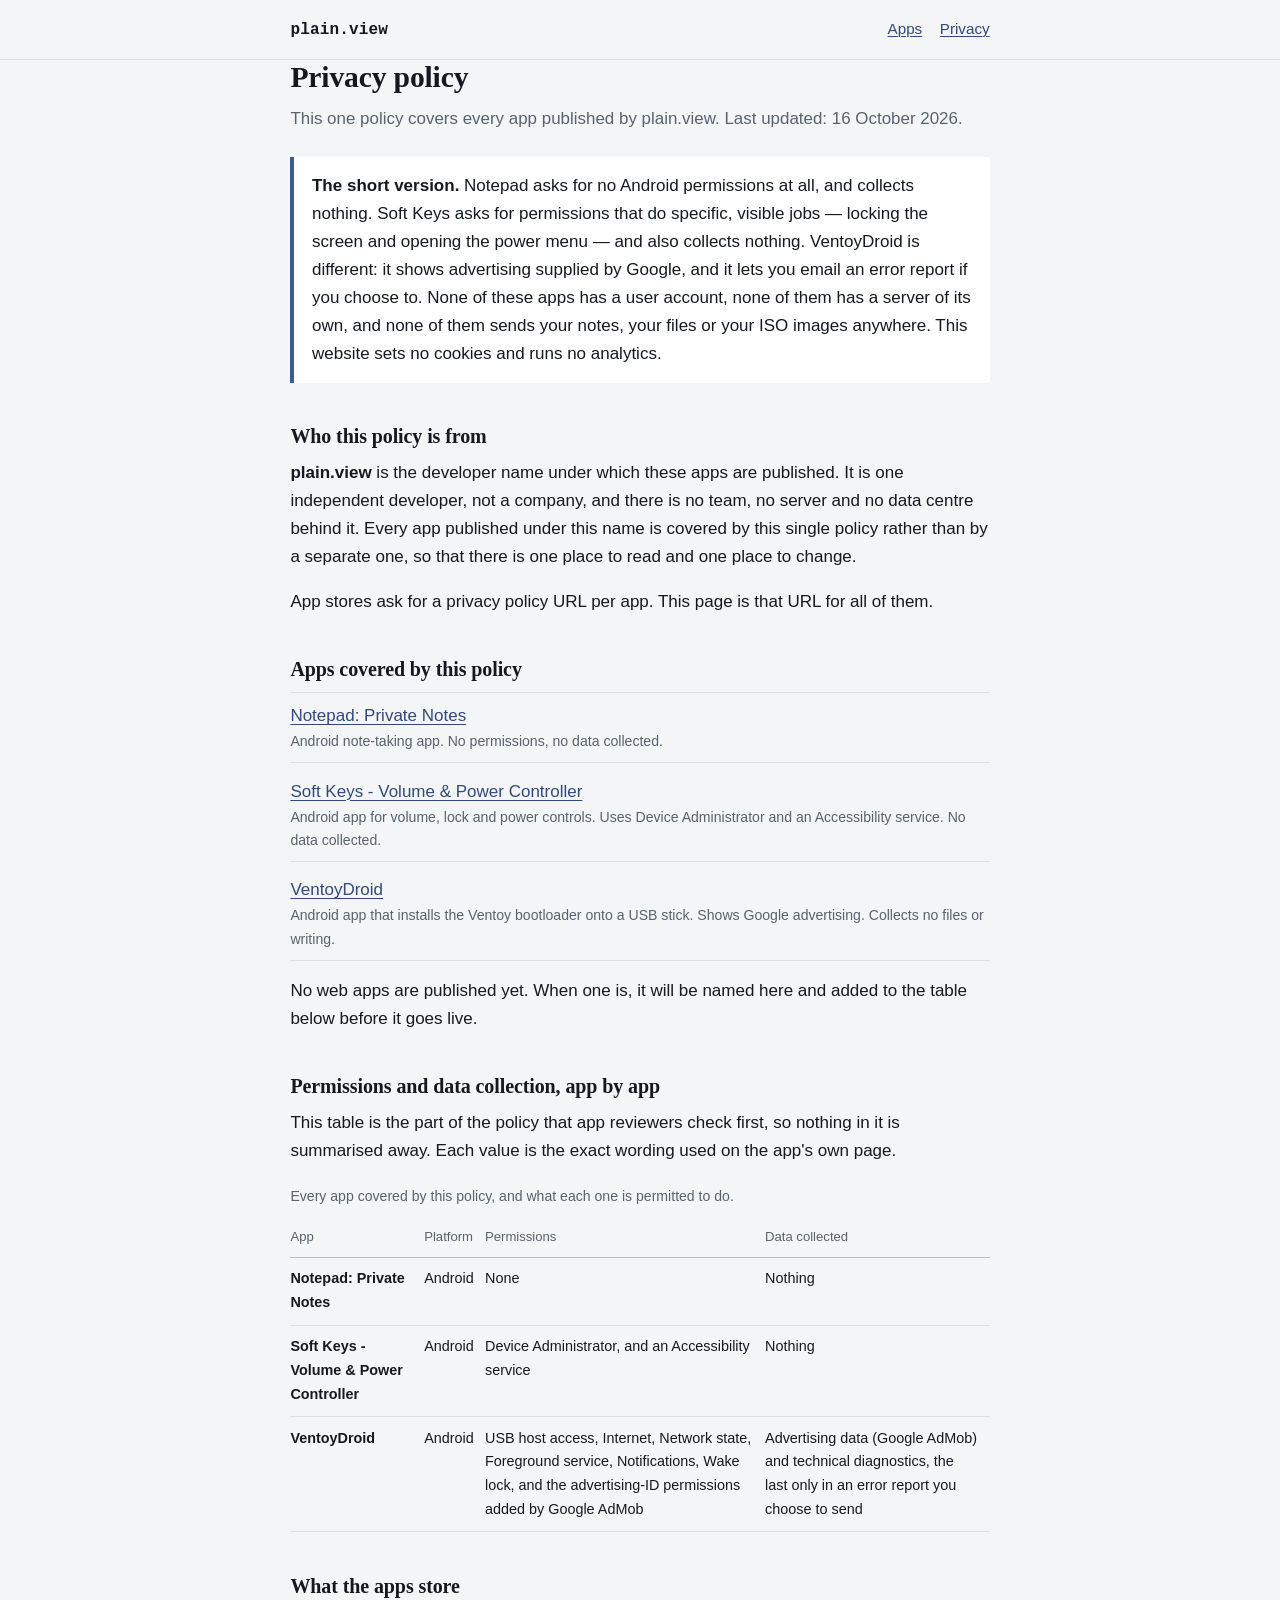
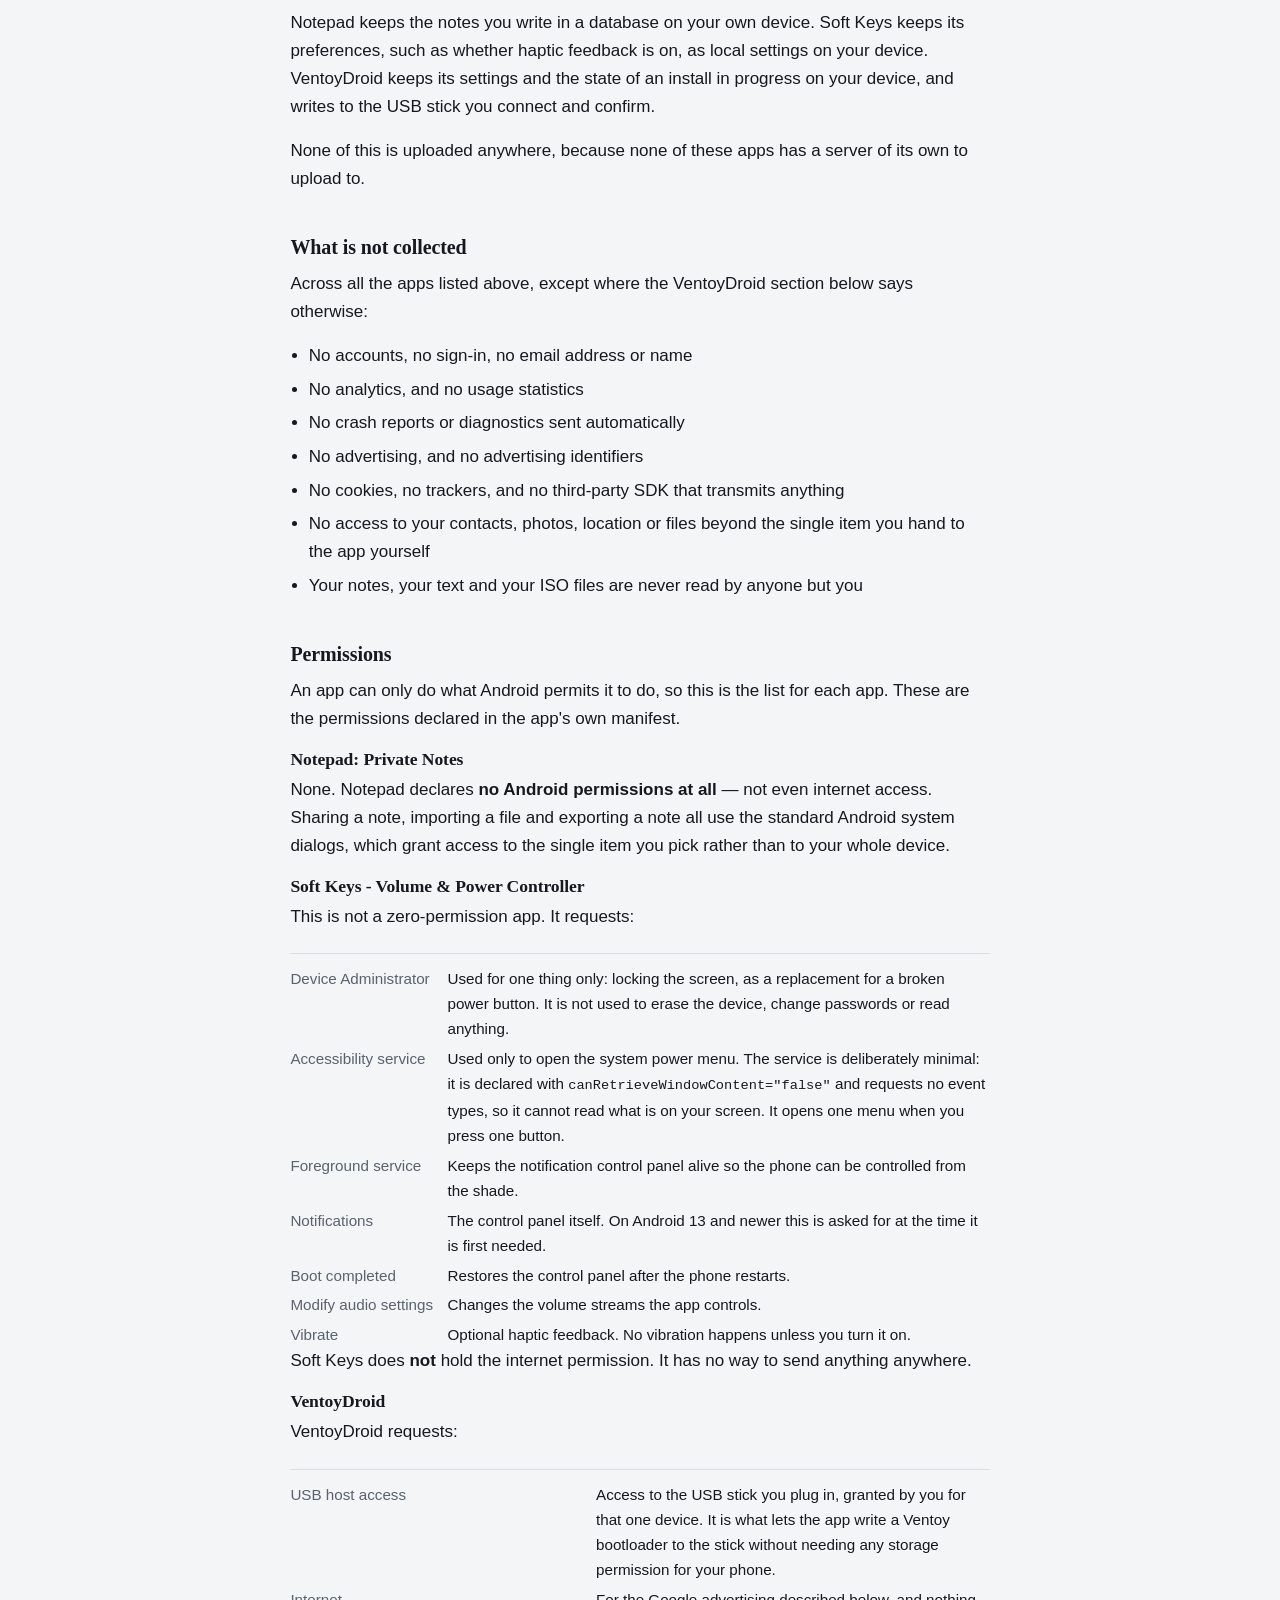
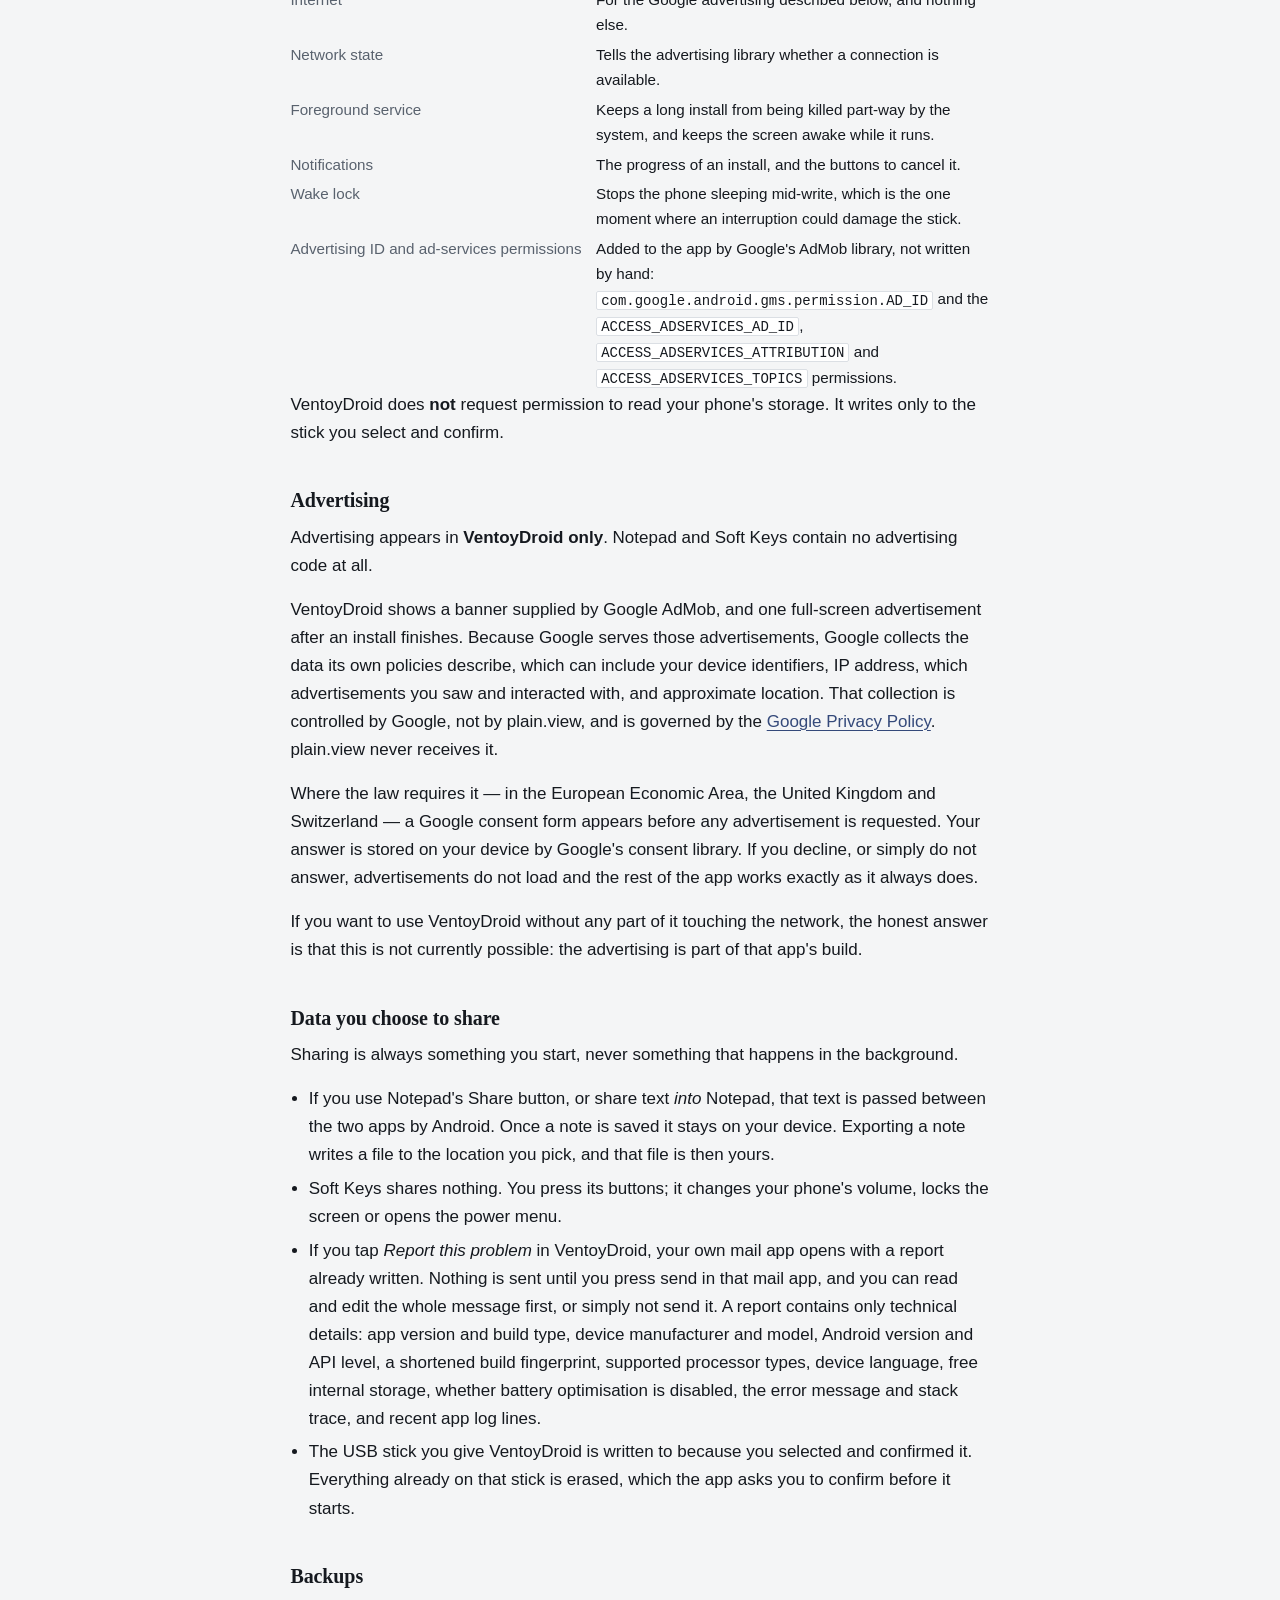
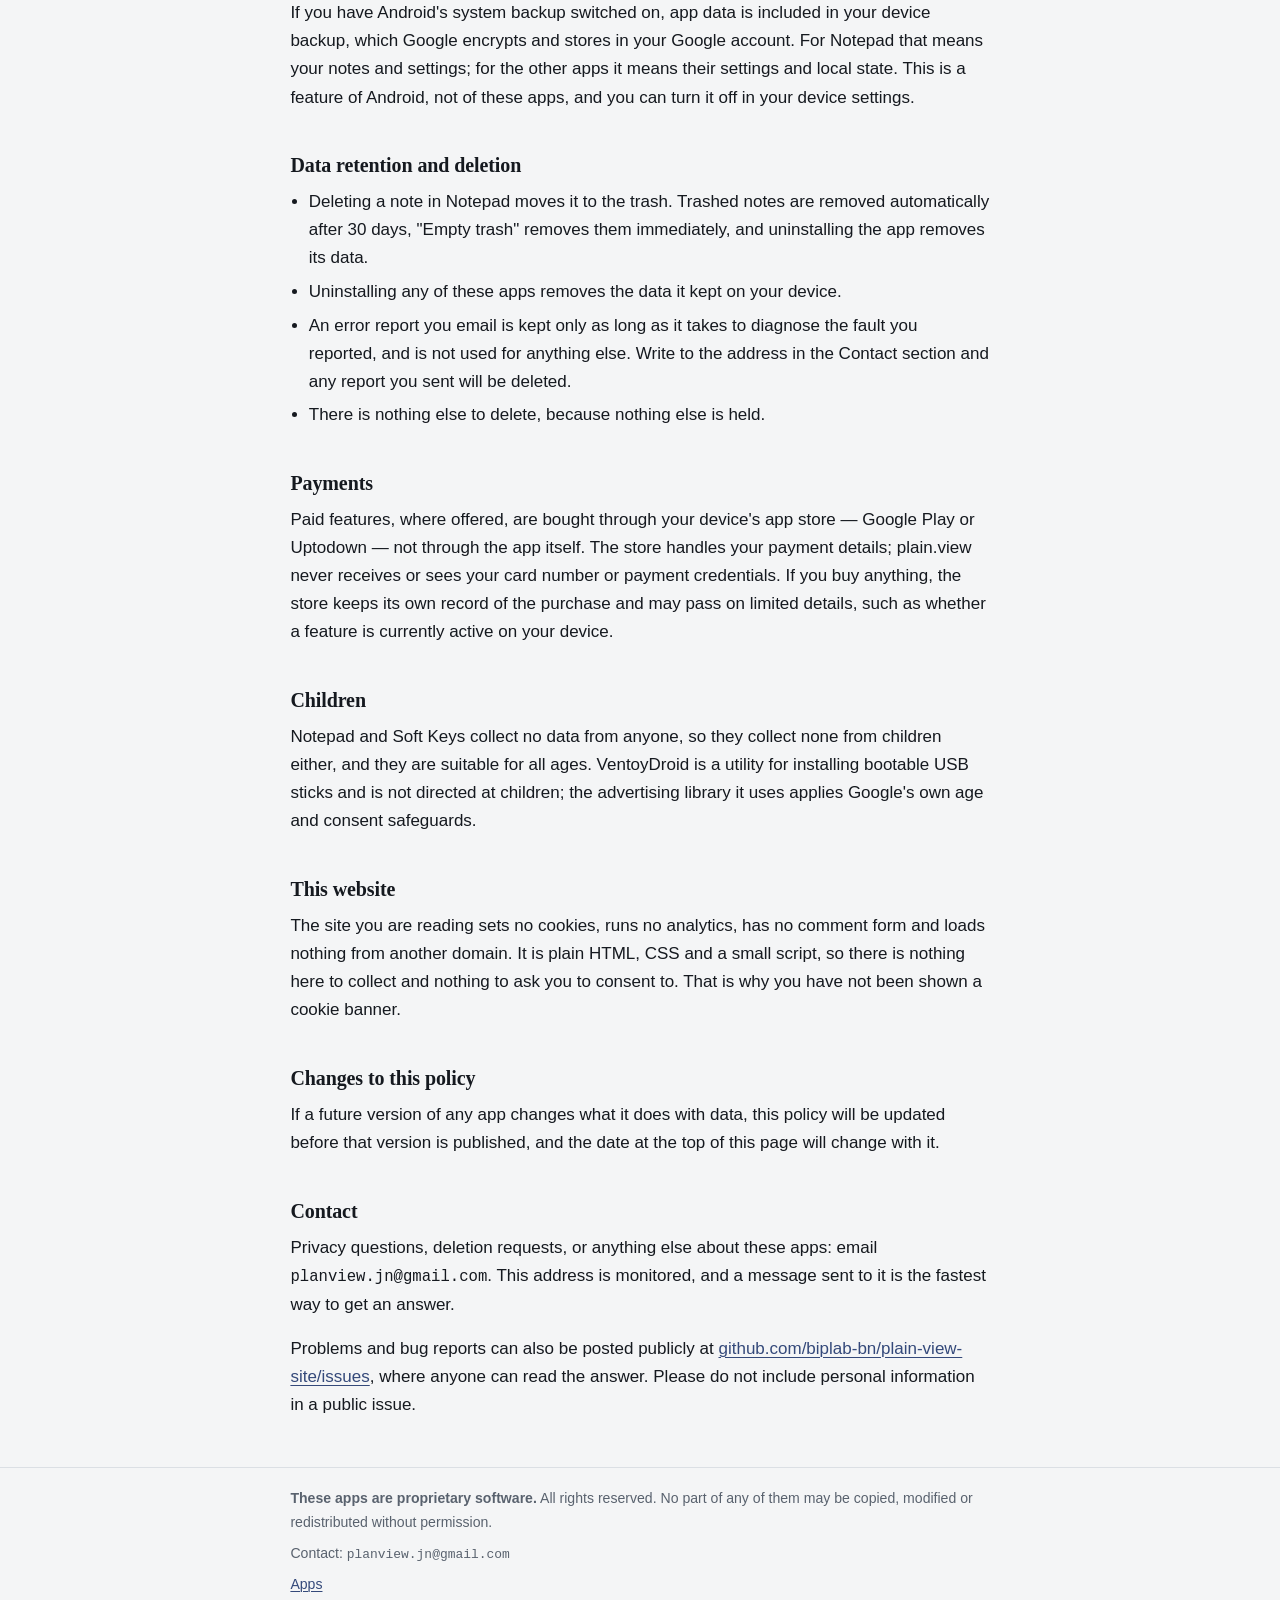
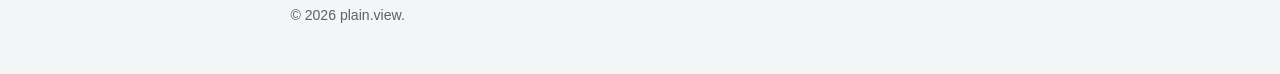
==== privacy.html @ 10f29943 "Add the plain.view site: catalogue, app pages and the shared privacy policy plain.view needed one we" ====
<!DOCTYPE html>
<html lang="en">
<head>
<meta charset="utf-8">
<meta name="viewport" content="width=device-width, initial-scale=1">
<title>Privacy policy — plain.view apps</title>
<meta name="description" content="The single privacy policy for every app published by plain.view. It names each app and states, app by app, which permissions it requests and what data it collects.">
<link rel="icon" href="assets/icon-512.png">
<link rel="apple-touch-icon" href="assets/icon-512.png">
<link rel="stylesheet" href="assets/style.css">
</head>
<body>

<header class="masthead">
  <div class="wrap">
    <a class="wordmark" href="index.html">plain.view</a>
    <nav>
      <a href="index.html">Apps</a>
      <a href="privacy.html">Privacy</a>
    </nav>
  </div>
</header>

<main class="wrap">

  <h1>Privacy policy</h1>
  <p class="lede">This one policy covers every app published by plain.view.
  Last updated: 16 October 2026.</p>

  <div class="callout">
    <p><strong>The short version.</strong> Notepad asks for no Android
    permissions at all, and collects nothing. Soft Keys asks for permissions
    that do specific, visible jobs &mdash; locking the screen and opening the
    power menu &mdash; and also collects nothing. VentoyDroid is different: it
    shows advertising supplied by Google, and it lets you email an error report
    if you choose to. None of these apps has a user account, none of them has a
    server of its own, and none of them sends your notes, your files or your
    ISO images anywhere. This website sets no cookies and runs no analytics.</p>
  </div>

  <h2>Who this policy is from</h2>
  <p><strong>plain.view</strong> is the developer name under which these apps
  are published. It is one independent developer, not a company, and there is
  no team, no server and no data centre behind it. Every app published under
  this name is covered by this single policy rather than by a separate one, so
  that there is one place to read and one place to change.</p>
  <p>App stores ask for a privacy policy URL per app. This page is that URL for
  all of them.</p>

  <h2>Apps covered by this policy</h2>
  <ul class="applist">
    <li>
      <a href="apps/notepad.html">Notepad: Private Notes</a>
      <span class="muted">Android note-taking app. No permissions, no data collected.</span>
    </li>
    <li>
      <a href="apps/soft-keys.html">Soft Keys - Volume &amp; Power Controller</a>
      <span class="muted">Android app for volume, lock and power controls. Uses Device Administrator and an Accessibility service. No data collected.</span>
    </li>
    <li>
      <a href="apps/ventoydroid.html">VentoyDroid</a>
      <span class="muted">Android app that installs the Ventoy bootloader onto a USB stick. Shows Google advertising. Collects no files or writing.</span>
    </li>
  </ul>
  <p>No web apps are published yet. When one is, it will be named here and
  added to the table below before it goes live.</p>

  <h2>Permissions and data collection, app by app</h2>
  <p>This table is the part of the policy that app reviewers check first, so
  nothing in it is summarised away. Each value is the exact wording used on the
  app's own page.</p>

  <table class="policy-table">
    <caption>Every app covered by this policy, and what each one is permitted
    to do.</caption>
    <thead>
      <tr>
        <th scope="col">App</th>
        <th scope="col">Platform</th>
        <th scope="col">Permissions</th>
        <th scope="col">Data collected</th>
      </tr>
    </thead>
    <tbody>
      <tr data-facts="notepad">
        <td data-label="App">Notepad: Private Notes</td>
        <td data-label="Platform"><span data-fact="platform">Android</span></td>
        <td data-label="Permissions"><span data-fact="permissions">None</span></td>
        <td data-label="Data collected"><span data-fact="collects">Nothing</span></td>
      </tr>
      <tr data-facts="soft-keys">
        <td data-label="App">Soft Keys - Volume &amp; Power Controller</td>
        <td data-label="Platform"><span data-fact="platform">Android</span></td>
        <td data-label="Permissions"><span data-fact="permissions">Device Administrator, and an Accessibility service</span></td>
        <td data-label="Data collected"><span data-fact="collects">Nothing</span></td>
      </tr>
      <tr data-facts="ventoydroid">
        <td data-label="App">VentoyDroid</td>
        <td data-label="Platform"><span data-fact="platform">Android</span></td>
        <td data-label="Permissions"><span data-fact="permissions">USB host access, Internet, Network state, Foreground service, Notifications, Wake lock, and the advertising-ID permissions added by Google AdMob</span></td>
        <td data-label="Data collected"><span data-fact="collects">Advertising data (Google AdMob) and technical diagnostics, the last only in an error report you choose to send</span></td>
      </tr>
    </tbody>
  </table>

  <h2>What the apps store</h2>
  <p>Notepad keeps the notes you write in a database on your own device.
  Soft Keys keeps its preferences, such as whether haptic feedback is on, as
  local settings on your device. VentoyDroid keeps its settings and the state
  of an install in progress on your device, and writes to the USB stick you
  connect and confirm.</p>
  <p>None of this is uploaded anywhere, because none of these apps has a server
  of its own to upload to.</p>

  <h2>What is not collected</h2>
  <p>Across all the apps listed above, except where the VentoyDroid section
  below says otherwise:</p>
  <ul>
    <li>No accounts, no sign-in, no email address or name</li>
    <li>No analytics, and no usage statistics</li>
    <li>No crash reports or diagnostics sent automatically</li>
    <li>No advertising, and no advertising identifiers</li>
    <li>No cookies, no trackers, and no third-party SDK that transmits anything</li>
    <li>No access to your contacts, photos, location or files beyond the single
      item you hand to the app yourself</li>
    <li>Your notes, your text and your ISO files are never read by anyone but you</li>
  </ul>

  <h2>Permissions</h2>
  <p>An app can only do what Android permits it to do, so this is the list for
  each app. These are the permissions declared in the app's own manifest.</p>

  <h3>Notepad: Private Notes</h3>
  <p>None. Notepad declares <strong>no Android permissions at all</strong> &mdash;
  not even internet access. Sharing a note, importing a file and exporting a
  note all use the standard Android system dialogs, which grant access to the
  single item you pick rather than to your whole device.</p>

  <h3>Soft Keys - Volume &amp; Power Controller</h3>
  <p>This is not a zero-permission app. It requests:</p>
  <dl class="facts facts-wide">
    <dt>Device Administrator</dt>
    <dd>Used for one thing only: locking the screen, as a replacement for a
    broken power button. It is not used to erase the device, change passwords
    or read anything.</dd>
    <dt>Accessibility service</dt>
    <dd>Used only to open the system power menu. The service is deliberately
    minimal: it is declared with <code>canRetrieveWindowContent="false"</code>
    and requests no event types, so it cannot read what is on your screen. It
    opens one menu when you press one button.</dd>
    <dt>Foreground service</dt>
    <dd>Keeps the notification control panel alive so the phone can be
    controlled from the shade.</dd>
    <dt>Notifications</dt>
    <dd>The control panel itself. On Android 13 and newer this is asked for at
    the time it is first needed.</dd>
    <dt>Boot completed</dt>
    <dd>Restores the control panel after the phone restarts.</dd>
    <dt>Modify audio settings</dt>
    <dd>Changes the volume streams the app controls.</dd>
    <dt>Vibrate</dt>
    <dd>Optional haptic feedback. No vibration happens unless you turn it on.</dd>
  </dl>
  <p>Soft Keys does <strong>not</strong> hold the internet permission. It has
  no way to send anything anywhere.</p>

  <h3>VentoyDroid</h3>
  <p>VentoyDroid requests:</p>
  <dl class="facts facts-wide">
    <dt>USB host access</dt>
    <dd>Access to the USB stick you plug in, granted by you for that one
    device. It is what lets the app write a Ventoy bootloader to the stick
    without needing any storage permission for your phone.</dd>
    <dt>Internet</dt>
    <dd>For the Google advertising described below, and nothing else.</dd>
    <dt>Network state</dt>
    <dd>Tells the advertising library whether a connection is available.</dd>
    <dt>Foreground service</dt>
    <dd>Keeps a long install from being killed part-way by the system, and
    keeps the screen awake while it runs.</dd>
    <dt>Notifications</dt>
    <dd>The progress of an install, and the buttons to cancel it.</dd>
    <dt>Wake lock</dt>
    <dd>Stops the phone sleeping mid-write, which is the one moment where an
    interruption could damage the stick.</dd>
    <dt>Advertising ID and ad-services permissions</dt>
    <dd>Added to the app by Google's AdMob library, not written by hand:
    <span class="ident">com.google.android.gms.permission.AD_ID</span> and the
    <span class="ident">ACCESS_ADSERVICES_AD_ID</span>,
    <span class="ident">ACCESS_ADSERVICES_ATTRIBUTION</span> and
    <span class="ident">ACCESS_ADSERVICES_TOPICS</span> permissions.</dd>
  </dl>
  <p>VentoyDroid does <strong>not</strong> request permission to read your
  phone's storage. It writes only to the stick you select and confirm.</p>

  <h2>Advertising</h2>
  <p>Advertising appears in <strong>VentoyDroid only</strong>. Notepad and Soft
  Keys contain no advertising code at all.</p>
  <p>VentoyDroid shows a banner supplied by Google AdMob, and one full-screen
  advertisement after an install finishes. Because Google serves those
  advertisements, Google collects the data its own policies describe, which can
  include your device identifiers, IP address, which advertisements you saw and
  interacted with, and approximate location. That collection is controlled by
  Google, not by plain.view, and is governed by the
  <a href="https://policies.google.com/privacy" rel="noopener">Google Privacy
  Policy</a>. plain.view never receives it.</p>
  <p>Where the law requires it &mdash; in the European Economic Area, the United
  Kingdom and Switzerland &mdash; a Google consent form appears before any
  advertisement is requested. Your answer is stored on your device by Google's
  consent library. If you decline, or simply do not answer, advertisements do
  not load and the rest of the app works exactly as it always does.</p>
  <p>If you want to use VentoyDroid without any part of it touching the
  network, the honest answer is that this is not currently possible: the
  advertising is part of that app's build.</p>

  <h2>Data you choose to share</h2>
  <p>Sharing is always something you start, never something that happens in the
  background.</p>
  <ul>
    <li>If you use Notepad's Share button, or share text <em>into</em> Notepad,
      that text is passed between the two apps by Android. Once a note is saved
      it stays on your device. Exporting a note writes a file to the location
      you pick, and that file is then yours.</li>
    <li>Soft Keys shares nothing. You press its buttons; it changes your phone's
      volume, locks the screen or opens the power menu.</li>
    <li>If you tap <em>Report this problem</em> in VentoyDroid, your own mail
      app opens with a report already written. Nothing is sent until you press
      send in that mail app, and you can read and edit the whole message first,
      or simply not send it. A report contains only technical details: app
      version and build type, device manufacturer and model, Android version
      and API level, a shortened build fingerprint, supported processor types,
      device language, free internal storage, whether battery optimisation is
      disabled, the error message and stack trace, and recent app log lines.</li>
    <li>The USB stick you give VentoyDroid is written to because you selected
      and confirmed it. Everything already on that stick is erased, which the
      app asks you to confirm before it starts.</li>
  </ul>

  <h2>Backups</h2>
  <p>If you have Android's system backup switched on, app data is included in
  your device backup, which Google encrypts and stores in your Google account.
  For Notepad that means your notes and settings; for the other apps it means
  their settings and local state. This is a feature of Android, not of these
  apps, and you can turn it off in your device settings.</p>

  <h2>Data retention and deletion</h2>
  <ul>
    <li>Deleting a note in Notepad moves it to the trash. Trashed notes are
      removed automatically after 30 days, "Empty trash" removes them
      immediately, and uninstalling the app removes its data.</li>
    <li>Uninstalling any of these apps removes the data it kept on your device.</li>
    <li>An error report you email is kept only as long as it takes to diagnose
      the fault you reported, and is not used for anything else. Write to the
      address in the Contact section and any report you sent will be deleted.</li>
    <li>There is nothing else to delete, because nothing else is held.</li>
  </ul>

  <h2>Payments</h2>
  <p>Paid features, where offered, are bought through your device's app store
  &mdash; Google Play or Uptodown &mdash; not through the app itself. The store
  handles your payment details; plain.view never receives or sees your card
  number or payment credentials. If you buy anything, the store keeps its own
  record of the purchase and may pass on limited details, such as whether a
  feature is currently active on your device.</p>

  <h2>Children</h2>
  <p>Notepad and Soft Keys collect no data from anyone, so they collect none
  from children either, and they are suitable for all ages. VentoyDroid is a
  utility for installing bootable USB sticks and is not directed at children;
  the advertising library it uses applies Google's own age and consent
  safeguards.</p>

  <h2>This website</h2>
  <p>The site you are reading sets no cookies, runs no analytics, has no
  comment form and loads nothing from another domain. It is plain HTML, CSS and
  a small script, so there is nothing here to collect and nothing to ask you to
  consent to. That is why you have not been shown a cookie banner.</p>

  <h2>Changes to this policy</h2>
  <p>If a future version of any app changes what it does with data, this policy
  will be updated before that version is published, and the date at the top of
  this page will change with it.</p>

  <h2>Contact</h2>
  <p>Privacy questions, deletion requests, or anything else about these apps:
  email <span class="mail">planview.jn@gmail.com</span>. This address is
  monitored, and a message sent to it is the fastest way to get an answer.</p>
  <p>Problems and bug reports can also be posted publicly at
  <a href="https://github.com/biplab-bn/plain-view-site/issues">github.com/biplab-bn/plain-view-site/issues</a>,
  where anyone can read the answer. Please do not include personal information
  in a public issue.</p>

</main>

<footer>
  <div class="wrap">
    <p><strong>These apps are proprietary software.</strong> All rights
    reserved. No part of any of them may be copied, modified or redistributed
    without permission.</p>
    <p>Contact: <span class="mail">planview.jn@gmail.com</span></p>
    <p><a href="index.html">Apps</a></p>
    <p>&copy; 2026 plain.view.</p>
  </div>
</footer>

</body>
</html>
---- assets/style.css ----
/* plain.view — one stylesheet, no build step, nothing external.
   Palette, type and layout only. See AGENTS.md before changing anything. */

:root {
  color-scheme: light dark;

  --paper:      #f4f5f6;
  --card:       #ffffff;
  --ink:        #15191f;
  --ink-soft:   #59626e;
  --rule:       #dbdfe4;
  --rule-hard:  #b9bfc7;
  --accent:     #3f5b90;
  --accent-ink: #34497a;
  --live:       #1f6a49;
  --soon:       #8a5610;

  --sans: -apple-system, BlinkMacSystemFont, "Segoe UI", Roboto, "Helvetica Neue", Arial, sans-serif;
  --serif: Charter, "Bitstream Charter", "Iowan Old Style", Georgia, "Times New Roman", serif;
  --mono: ui-monospace, SFMono-Regular, "SF Mono", Menlo, Consolas, "Liberation Mono", monospace;

  --measure: 46rem;
  --gutter: 1.15rem;
  --radius: 3px;
}

@media (prefers-color-scheme: dark) {
  :root {
    --paper:      #11151a;
    --card:       #181e25;
    --ink:        #e5e9ee;
    --ink-soft:   #9aa4b1;
    --rule:       #2b333d;
    --rule-hard:  #3d4753;
    --accent:     #9cb5e2;
    --accent-ink: #b3c7ea;
    --live:       #74c79d;
    --soon:       #dcb173;
  }
}

*, *::before, *::after { box-sizing: border-box; }

html { -webkit-text-size-adjust: 100%; }

body {
  margin: 0;
  background: var(--paper);
  color: var(--ink);
  font: 17px/1.65 var(--sans);
  font-variant-numeric: tabular-nums;
}

.wrap {
  max-width: var(--measure);
  margin: 0 auto;
  padding: 0 var(--gutter);
}

a {
  color: var(--accent-ink);
  text-decoration-thickness: 1px;
  text-underline-offset: 0.16em;
}
a:hover { text-decoration-thickness: 2px; }
a:focus-visible {
  outline: 2px solid var(--accent);
  outline-offset: 2px;
  border-radius: 2px;
}

img { max-width: 100%; height: auto; }

.muted { color: var(--ink-soft); }

/* ---------- masthead ---------- */

.masthead {
  border-bottom: 1px solid var(--rule);
  background: var(--paper);
}
.masthead .wrap {
  display: flex;
  flex-wrap: wrap;
  align-items: baseline;
  gap: 0.5rem 1.1rem;
  padding-top: 1rem;
  padding-bottom: 1rem;
}
.wordmark {
  font-family: var(--mono);
  font-size: 1rem;
  font-weight: 600;
  letter-spacing: 0.01em;
  text-decoration: none;
  color: var(--ink);
}
.masthead nav {
  margin-left: auto;
  display: flex;
  gap: 1.1rem;
  font-size: 0.95rem;
}

/* ---------- page rhythm ---------- */

main { padding: 2.4rem 0 1rem; }

h1, h2, h3 {
  font-family: var(--serif);
  font-weight: 600;
  line-height: 1.2;
  letter-spacing: -0.005em;
}
h1 { font-size: 1.85rem; margin: 0 0 0.6rem; }
h2 { font-size: 1.25rem; margin: 2.6rem 0 0.7rem; }
h3 { font-size: 1.1rem; margin: 0 0 0.35rem; }

p { margin: 0 0 1rem; }
.lede { font-size: 1.06rem; color: var(--ink-soft); }

ul, ol { padding-left: 1.15rem; margin: 0 0 1rem; }
li { margin: 0.35rem 0; }

hr {
  border: 0;
  border-top: 1px solid var(--rule);
  margin: 2.2rem 0;
}

/* ---------- app grid ---------- */

.grid {
  display: grid;
  gap: 1rem;
  margin: 1.4rem 0 0;
  grid-template-columns: 1fr;
}
@media (min-width: 42rem) {
  .grid { grid-template-columns: 1fr 1fr; }
}

.card {
  background: var(--card);
  border: 1px solid var(--rule);
  border-left: 3px solid var(--accent);
  border-radius: var(--radius);
  padding: 1.05rem 1.1rem 0.9rem;
}
.card-web { border-left-color: var(--live); }

.card-head {
  display: flex;
  gap: 0.85rem;
  align-items: flex-start;
}
.app-icon {
  border-radius: var(--radius);
  border: 1px solid var(--rule);
  background: var(--paper);
  flex: none;
}
.app-icon-lg {
  border-radius: var(--radius);
  border: 1px solid var(--rule);
  background: var(--paper);
  flex: none;
}
.card-title { margin-bottom: 0.25rem; }
.card-title a { color: var(--ink); text-decoration: none; }
.card-title a:hover { text-decoration: underline; }
.card-tagline { margin: 0 0 0.5rem; font-size: 0.95rem; color: var(--ink-soft); }

.status {
  display: inline-block;
  font-size: 0.82rem;
  color: var(--ink-soft);
}
.status::before {
  content: "";
  display: inline-block;
  width: 0.5em;
  height: 0.5em;
  margin-right: 0.45em;
  border-radius: 50%;
  background: currentColor;
  vertical-align: 0.08em;
}
.status.is-live { color: var(--live); }
.status.is-soon { color: var(--soon); }

/* ---------- fact lists ---------- */

.facts {
  margin: 0.9rem 0 0;
  display: grid;
  grid-template-columns: auto 1fr;
  gap: 0.3rem 0.9rem;
  font-size: 0.9rem;
  border-top: 1px solid var(--rule);
  padding-top: 0.75rem;
}
.facts dt { color: var(--ink-soft); }
.facts dd { margin: 0; }
.facts-wide { margin: 1.4rem 0 0; font-size: 0.95rem; }
@media (max-width: 30rem) {
  .facts-wide { grid-template-columns: 1fr; gap: 0; }
  .facts-wide dt { margin-top: 0.6rem; }
}

.card-links { margin: 0.9rem 0 0; font-size: 0.92rem; }
.card-links a + a, .card-links a + .muted { margin-left: 0.9rem; }

/* ---------- app page ---------- */

.app-head {
  display: flex;
  gap: 1rem;
  align-items: flex-start;
  margin-bottom: 0.4rem;
}
.app-head h1 { margin-bottom: 0.35rem; }
.app-body h2:first-child { margin-top: 1.6rem; }

.shots {
  list-style: none;
  padding: 0;
  margin: 1.2rem 0 0;
  display: grid;
  gap: 1.4rem;
  grid-template-columns: repeat(auto-fill, minmax(220px, 1fr));
}
.shots li { margin: 0; }
.shots img {
  width: 100%;
  border: 1px solid var(--rule);
  border-radius: var(--radius);
  background: var(--card);
}
.shots p {
  margin: 0.5rem 0 0;
  font-size: 0.88rem;
  color: var(--ink-soft);
}

/* ---------- policy ---------- */

.callout {
  background: var(--card);
  border-left: 4px solid var(--accent);
  border-radius: 0 var(--radius) var(--radius) 0;
  padding: 0.9rem 1.1rem;
  margin: 1.5rem 0;
}
.callout p:last-child { margin-bottom: 0; }

.applist { list-style: none; padding: 0; }
.applist li {
  padding: 0.55rem 0;
  border-bottom: 1px solid var(--rule);
}
.applist li:first-child { border-top: 1px solid var(--rule); }
.applist .muted { display: block; font-size: 0.88rem; }

.policy-table {
  width: 100%;
  border-collapse: collapse;
  margin: 1.2rem 0 0;
  font-size: 0.9rem;
}
.policy-table caption {
  text-align: left;
  color: var(--ink-soft);
  font-size: 0.88rem;
  padding-bottom: 0.5rem;
}
.policy-table th, .policy-table td {
  text-align: left;
  vertical-align: top;
  padding: 0.6rem 0.7rem 0.6rem 0;
  border-bottom: 1px solid var(--rule);
  font-weight: 400;
}
.policy-table th {
  font-family: var(--sans);
  font-size: 0.82rem;
  color: var(--ink-soft);
  border-bottom: 1px solid var(--rule-hard);
  white-space: nowrap;
}
.policy-table td:first-child { font-weight: 600; }

@media (max-width: 40rem) {
  .policy-table, .policy-table tbody, .policy-table tr, .policy-table td, .policy-table th {
    display: block;
    width: auto;
  }
  .policy-table thead { position: absolute; left: -9999px; }
  .policy-table tr {
    border-bottom: 1px solid var(--rule-hard);
    padding: 0.7rem 0;
  }
  .policy-table td {
    border: 0;
    padding: 0.15rem 0;
  }
  .policy-table td::before {
    content: attr(data-label) ": ";
    color: var(--ink-soft);
  }
  .policy-table td:first-child::before { content: ""; }
  .policy-table td:first-child { padding-bottom: 0.4rem; font-size: 1rem; }
}

/* Literal strings: addresses, permission names, slugs. */
.mail, .ident { font-family: var(--mono); font-size: 0.92em; }
.ident {
  background: var(--card);
  border: 1px solid var(--rule);
  border-radius: 2px;
  padding: 0.05em 0.3em;
  overflow-wrap: anywhere;
}
code { font-family: var(--mono); font-size: 0.9em; overflow-wrap: anywhere; }

/* ---------- footer ---------- */

footer {
  border-top: 1px solid var(--rule);
  margin-top: 3rem;
  padding: 1.2rem 0 2.4rem;
  font-size: 0.88rem;
  color: var(--ink-soft);
}
footer p { margin: 0 0 0.5rem; }

@media (prefers-reduced-motion: reduce) {
  * { transition: none !important; animation: none !important; }
}
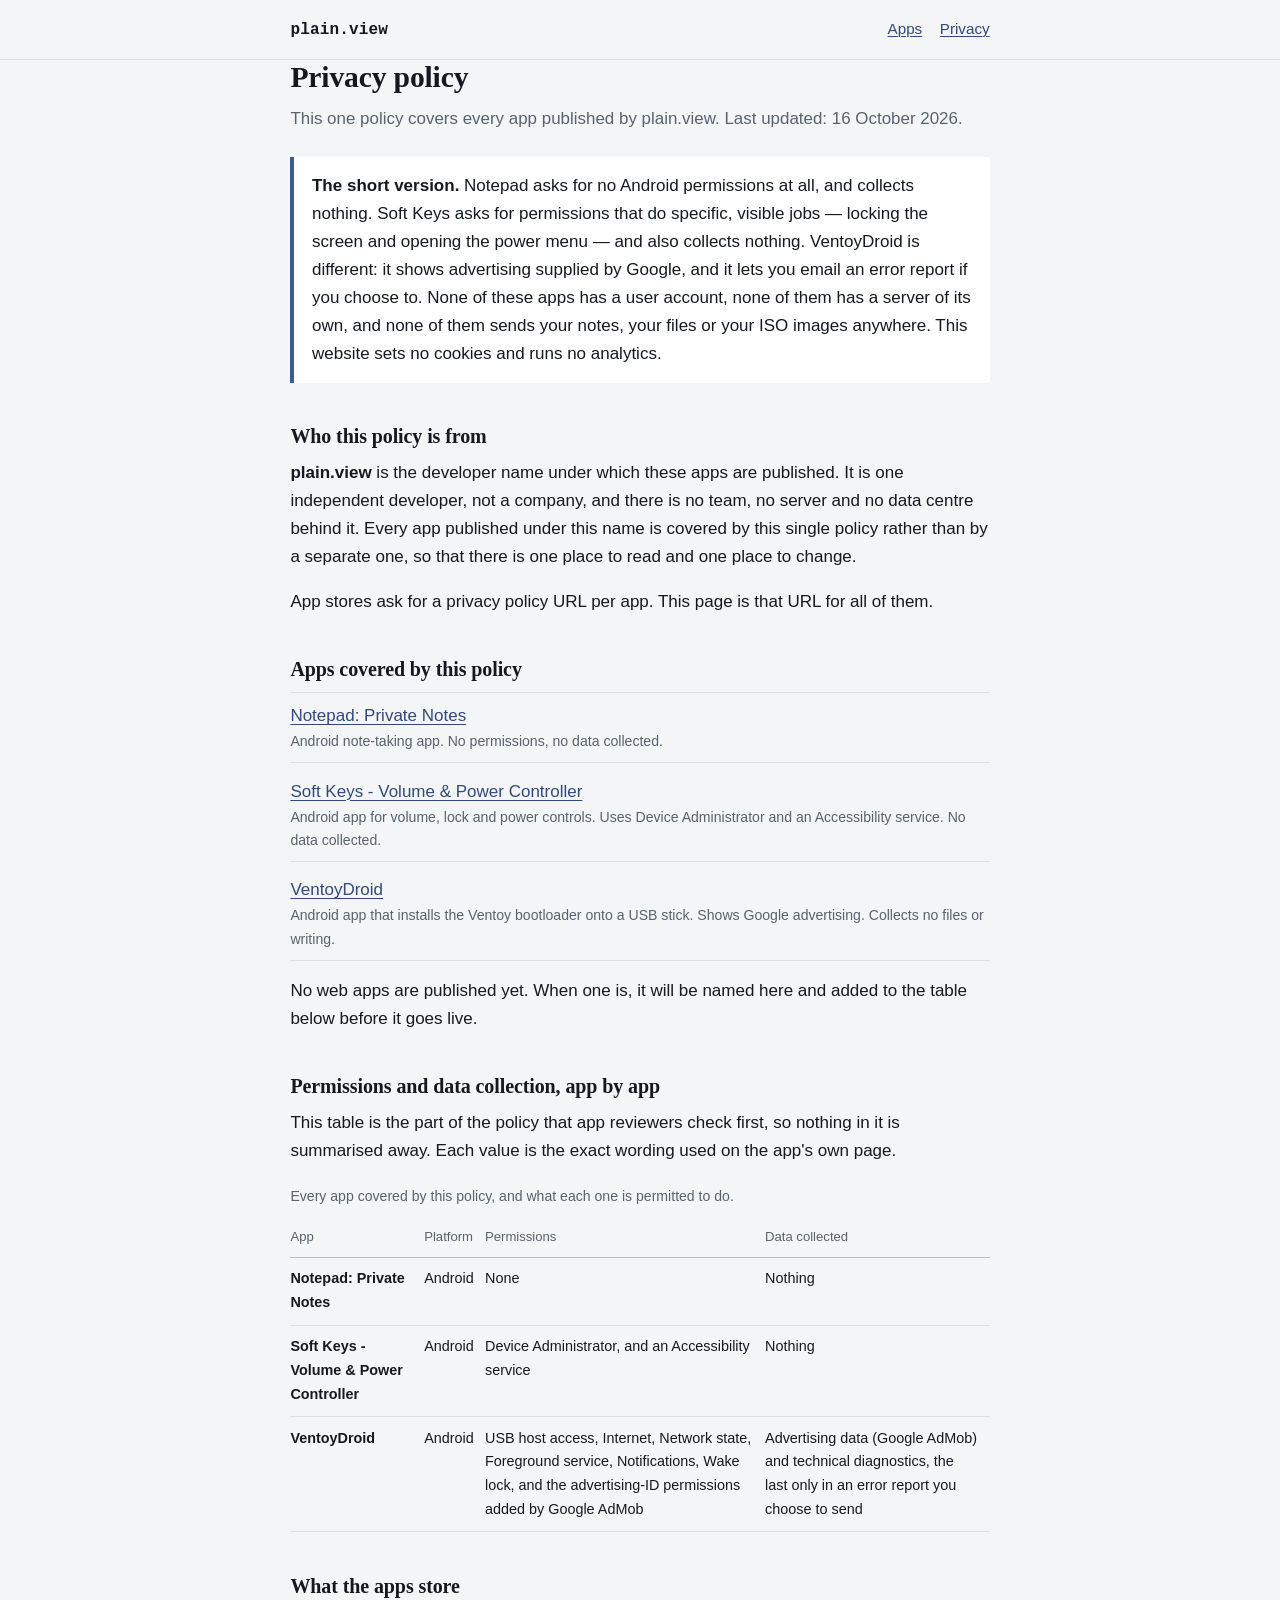
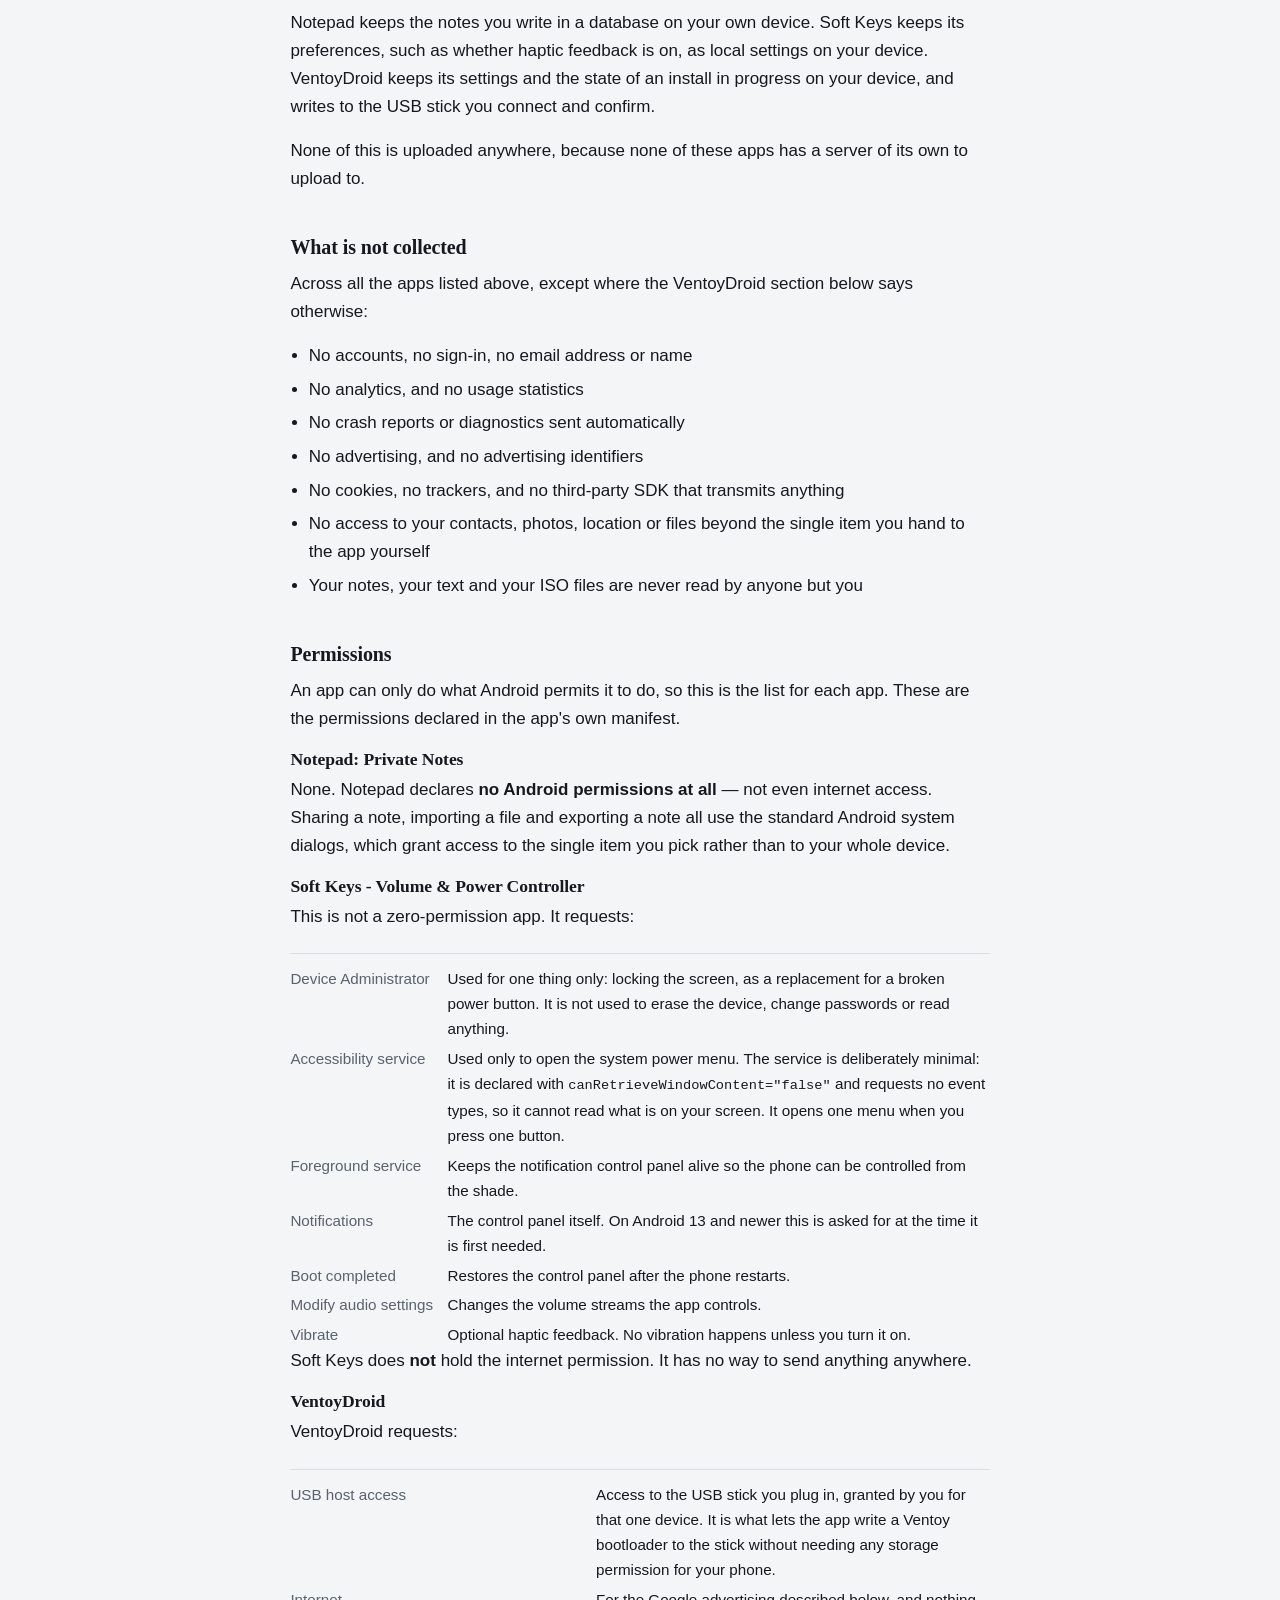
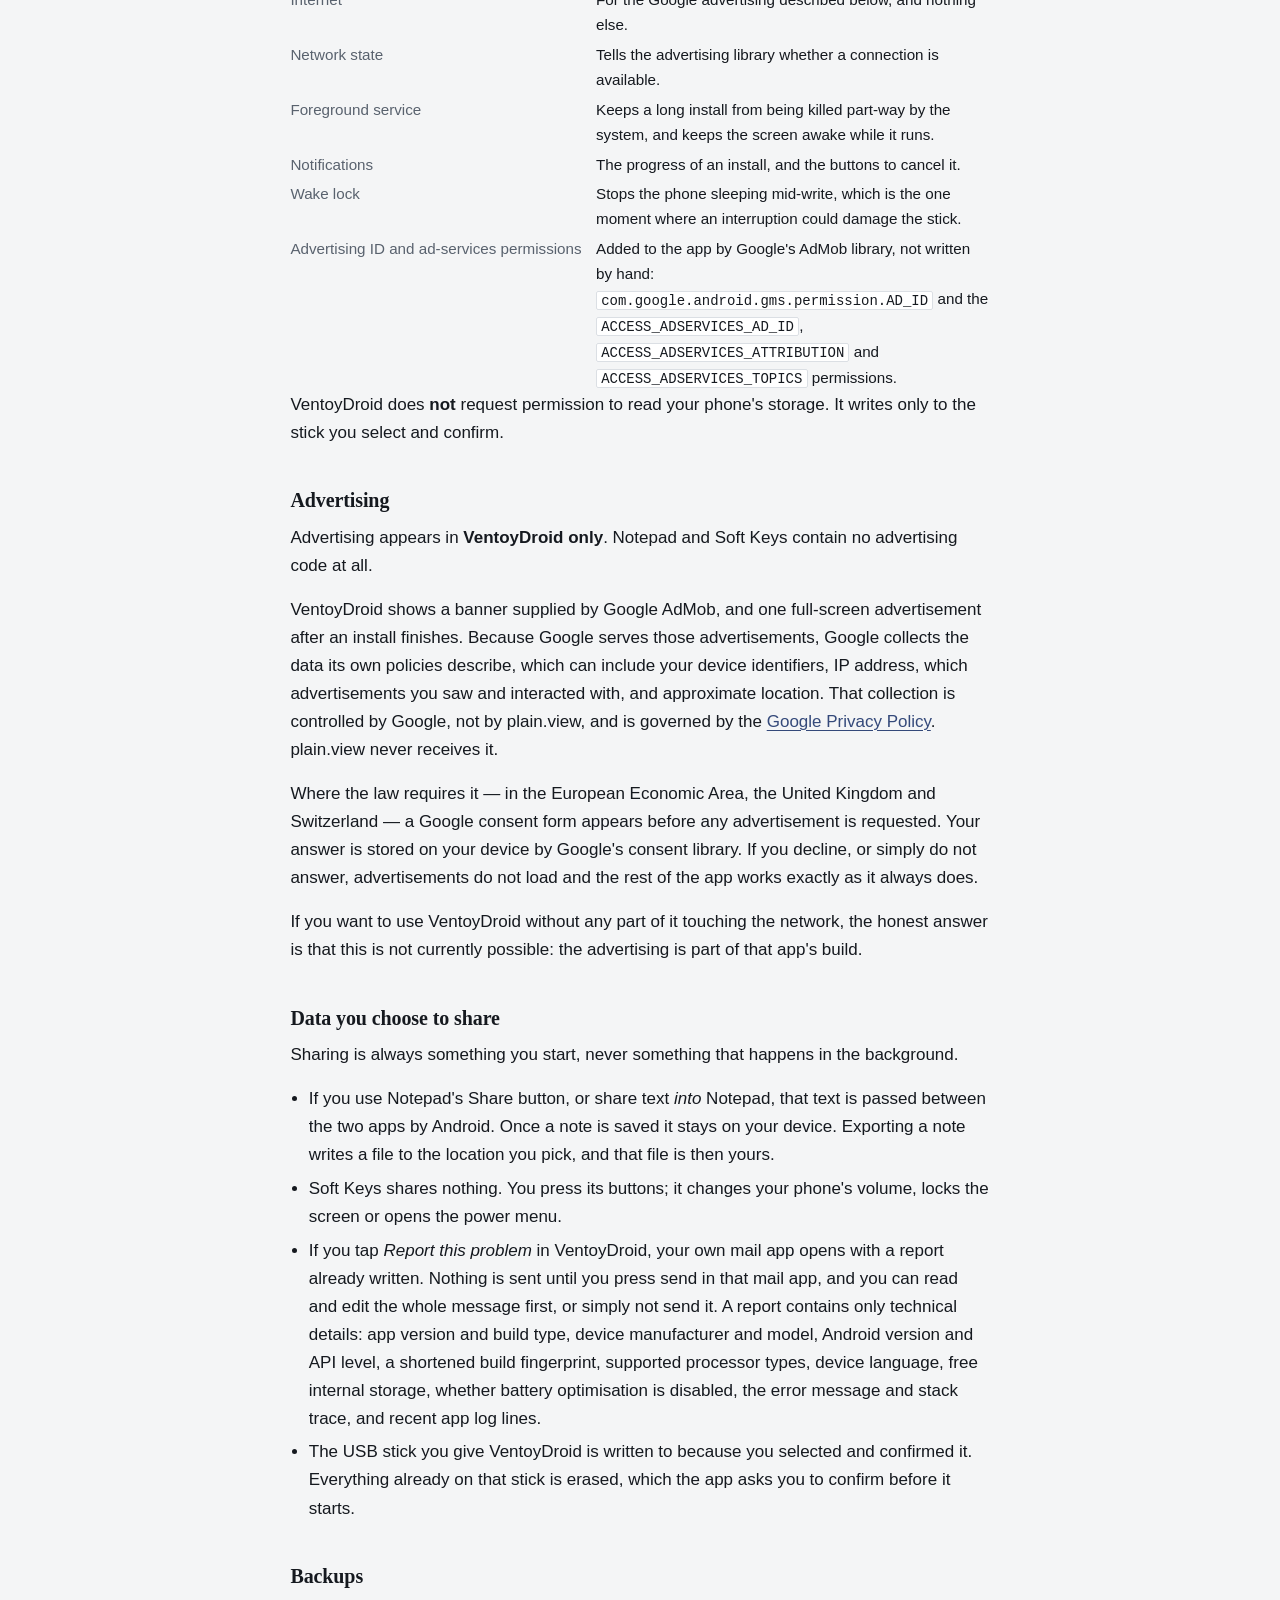
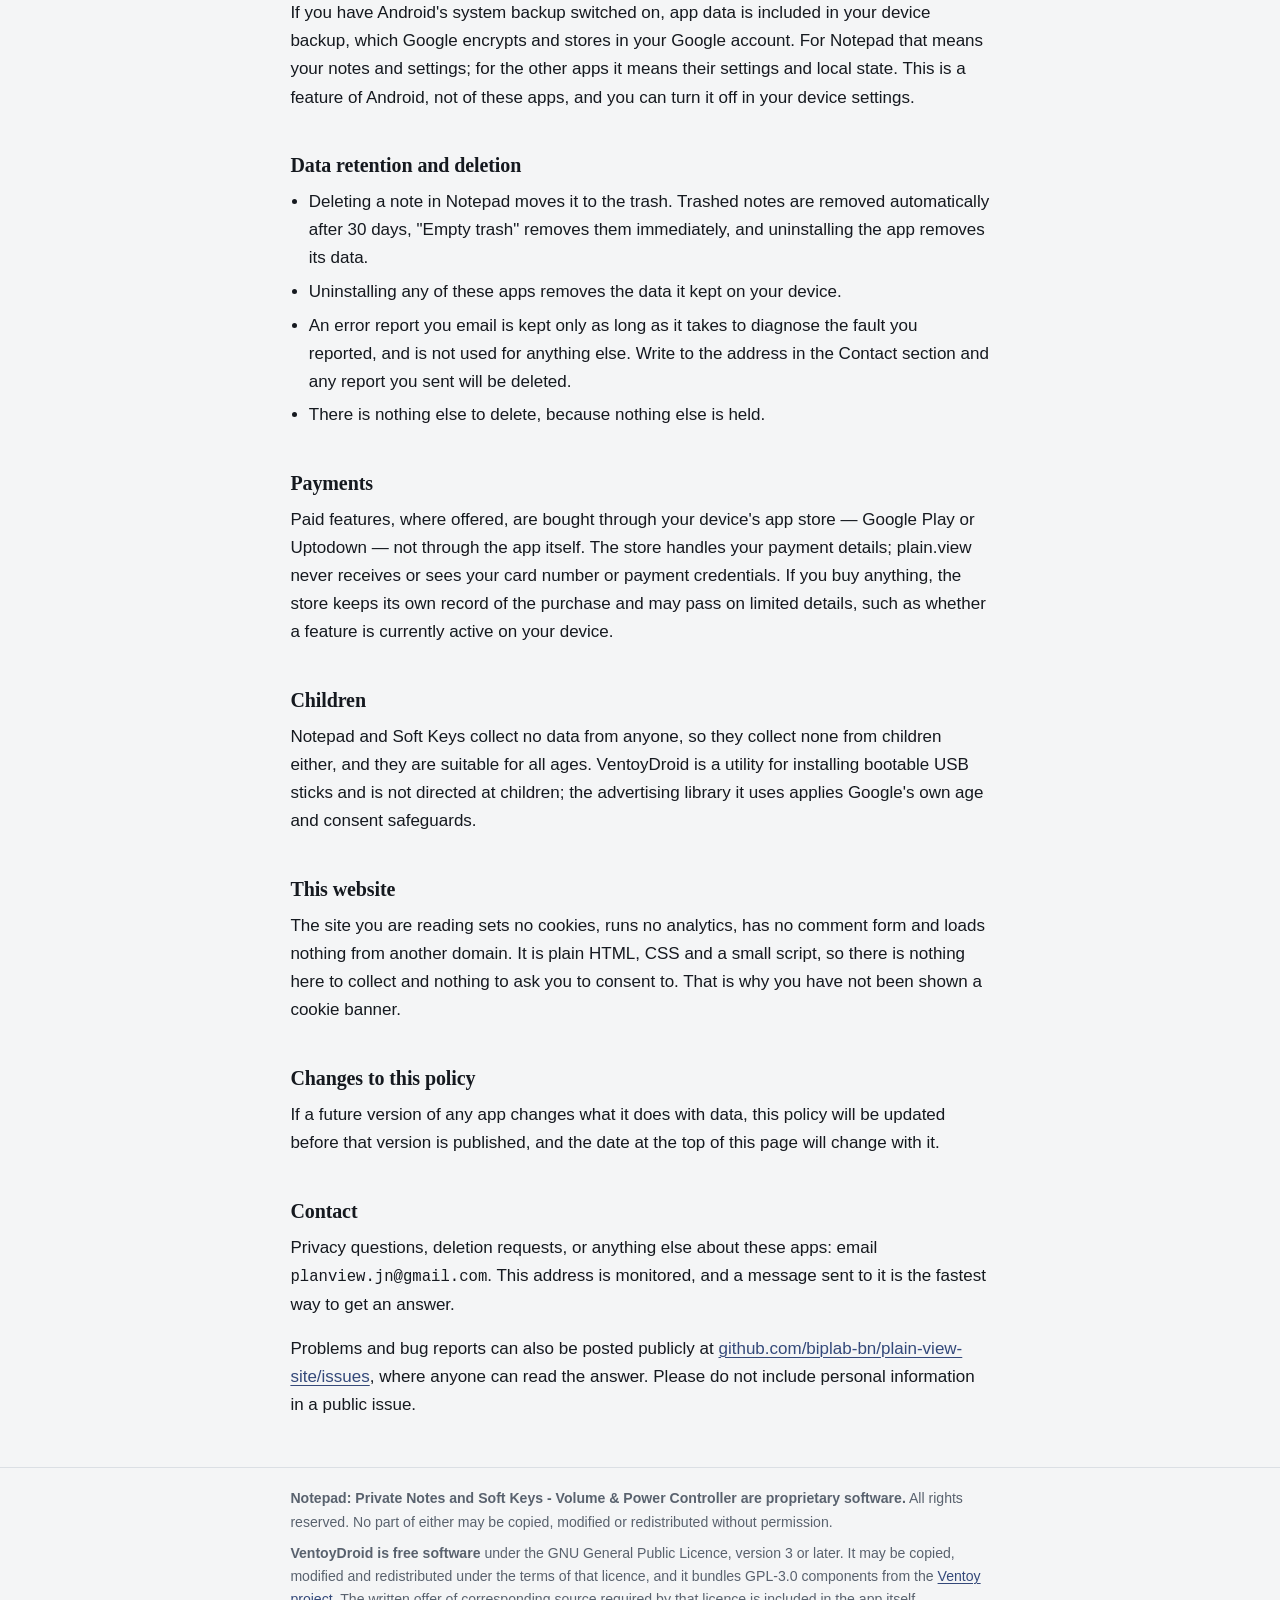
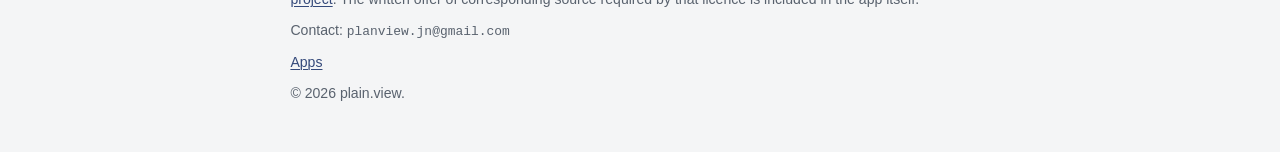
==== commit da875e76: "State each app's licence instead of claiming all rights are reserved VentoyDroid is free software un" ====
--- a/privacy.html
+++ b/privacy.html
@@ -294,9 +294,15 @@
 
 <footer>
   <div class="wrap">
-    <p><strong>These apps are proprietary software.</strong> All rights
-    reserved. No part of any of them may be copied, modified or redistributed
-    without permission.</p>
+    <p><strong>Notepad: Private Notes and Soft Keys - Volume &amp; Power
+    Controller are proprietary software.</strong> All rights reserved. No part of
+    either may be copied, modified or redistributed without permission.</p>
+    <p><strong>VentoyDroid is free software</strong> under the
+    GNU General Public Licence, version 3 or later. It may be copied, modified
+    and redistributed under the terms of that licence, and it bundles GPL-3.0
+    components from the <a href="https://www.ventoy.net" rel="noopener">Ventoy
+    project</a>. The written offer of corresponding source required by that
+    licence is included in the app itself.</p>
     <p>Contact: <span class="mail">planview.jn@gmail.com</span></p>
     <p><a href="index.html">Apps</a></p>
     <p>&copy; 2026 plain.view.</p>
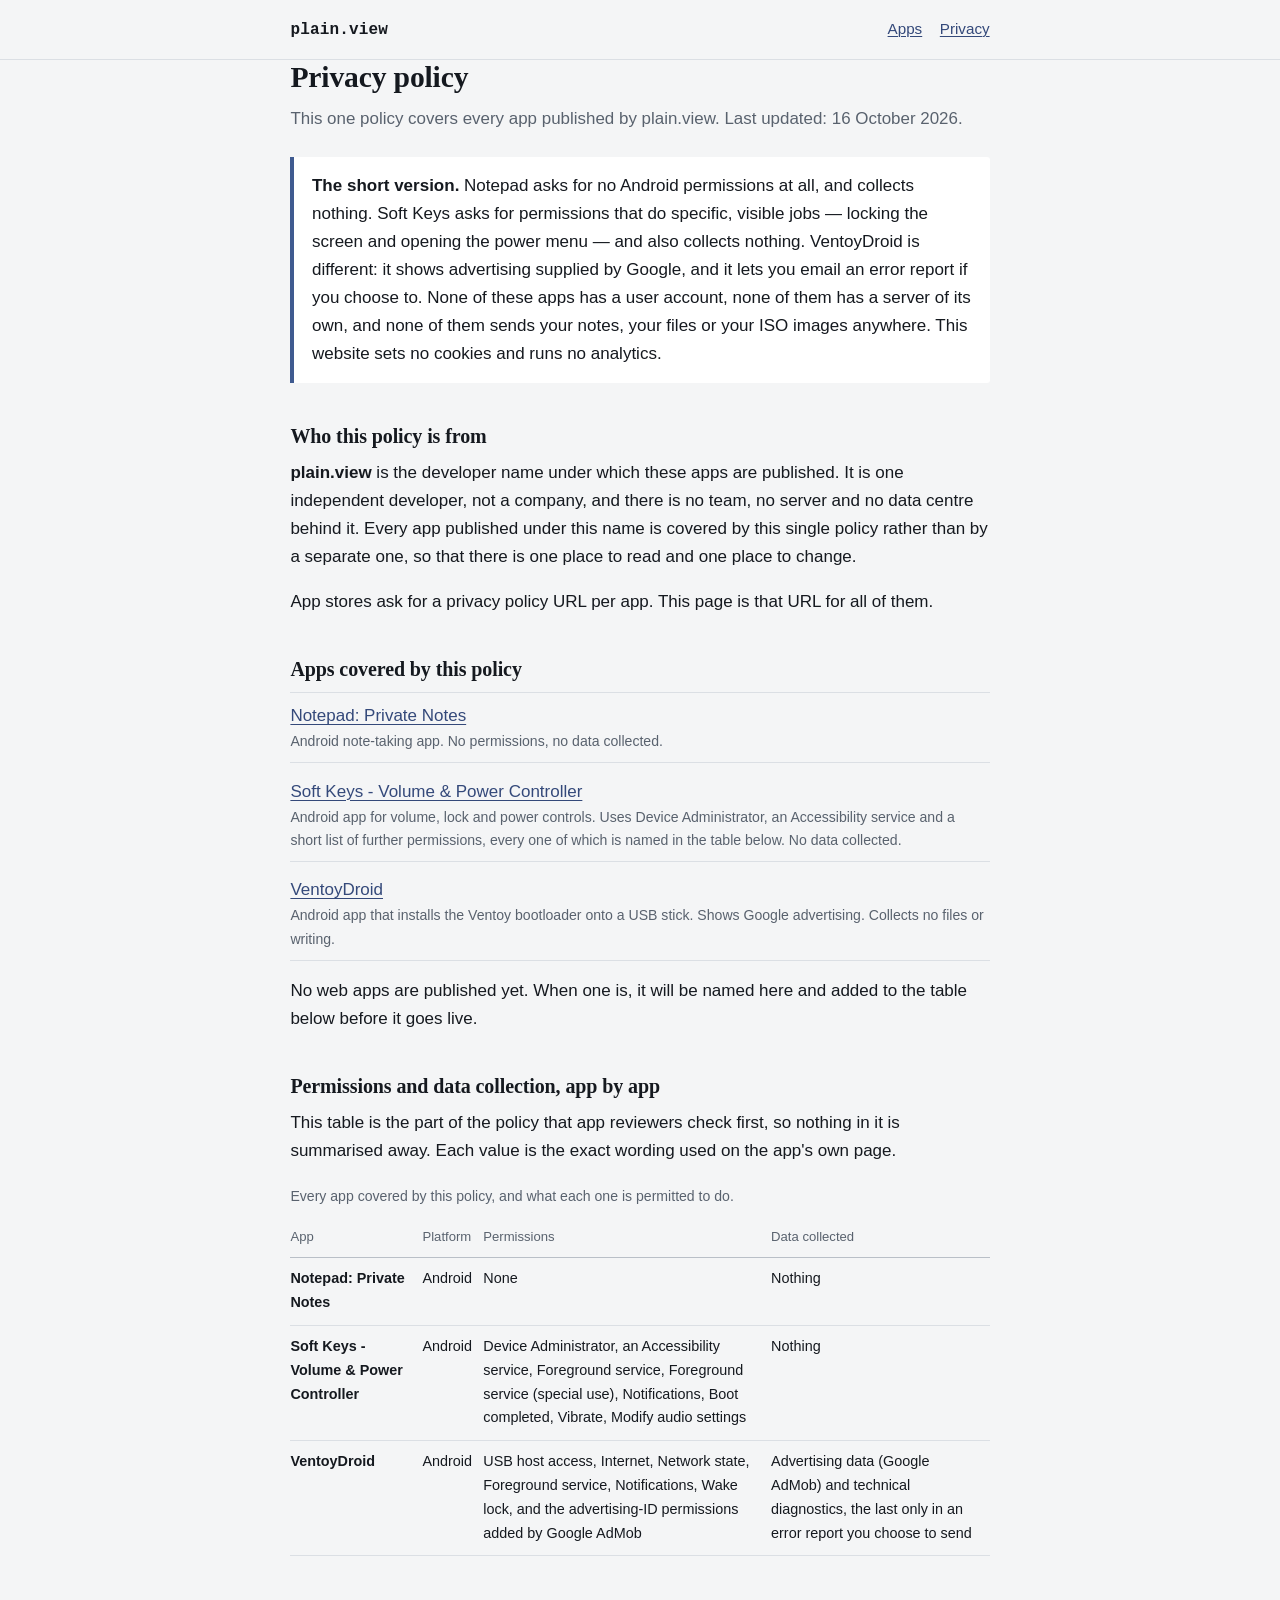
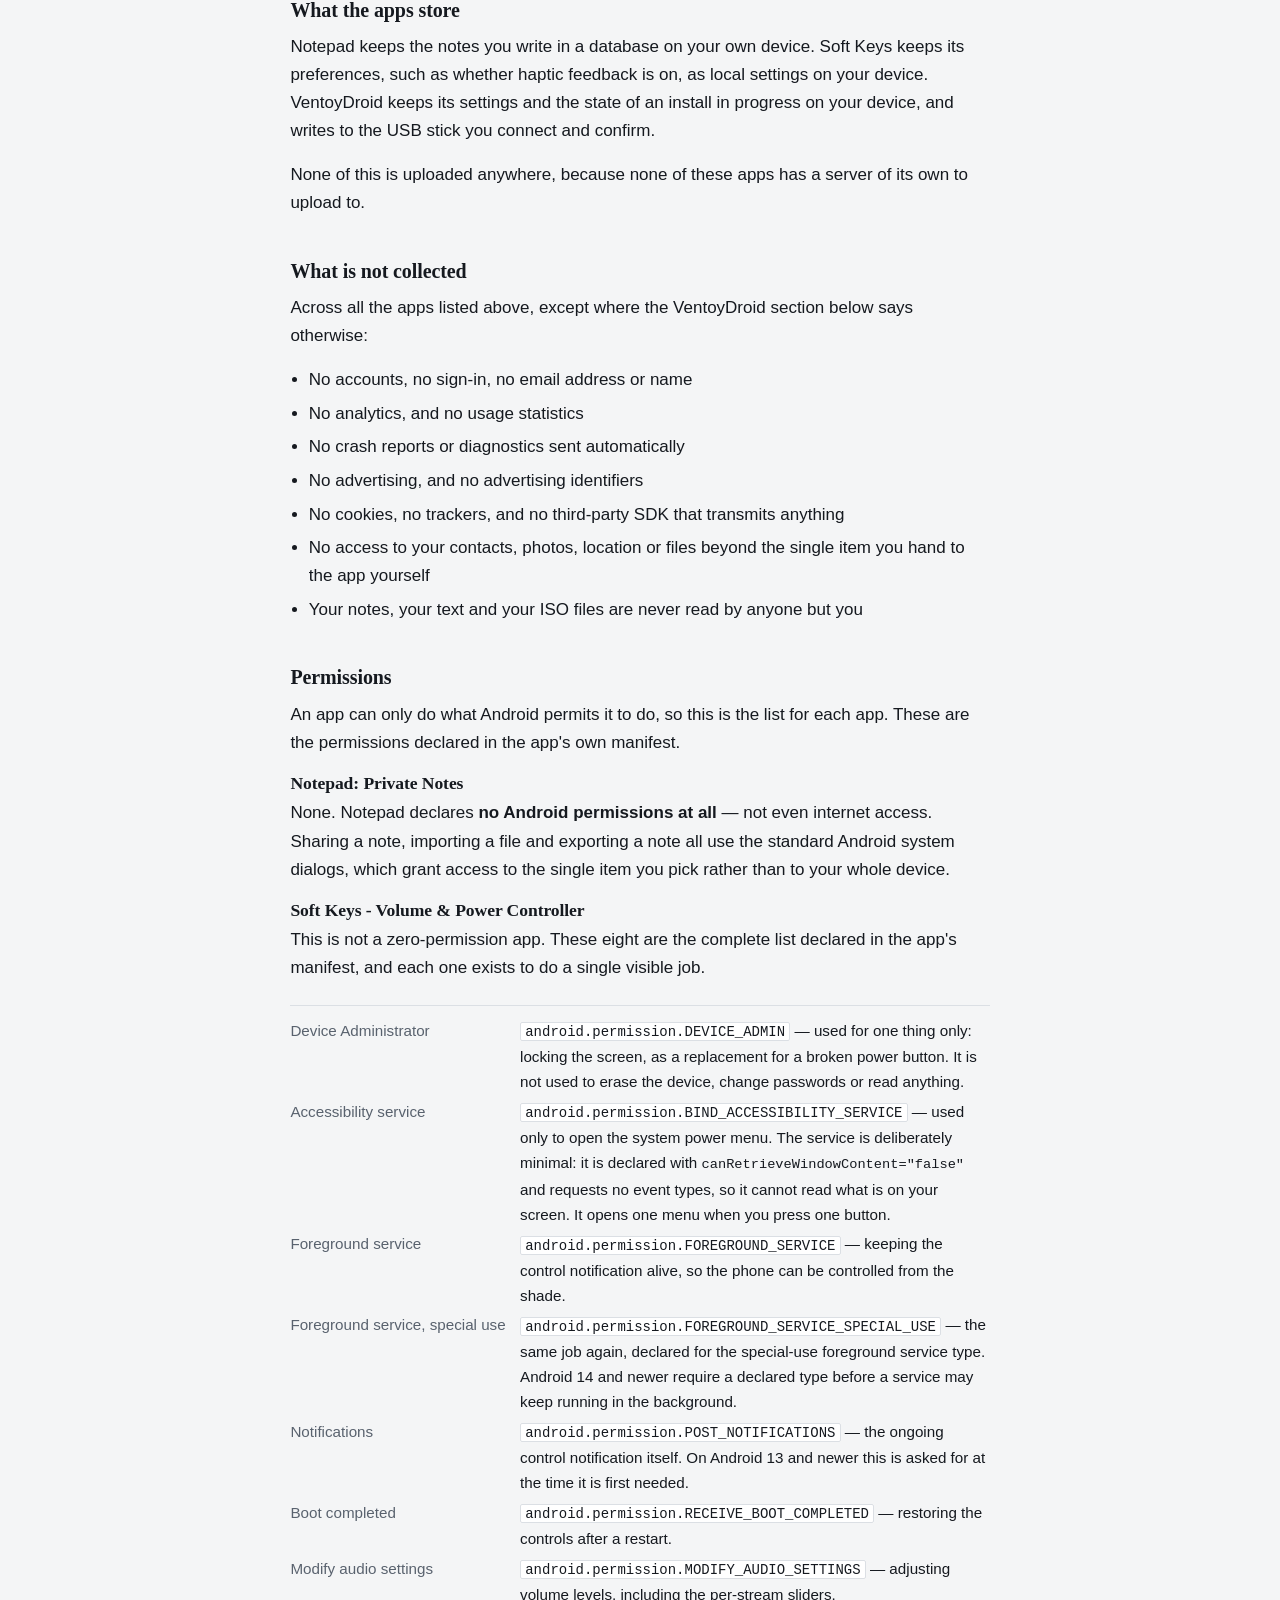
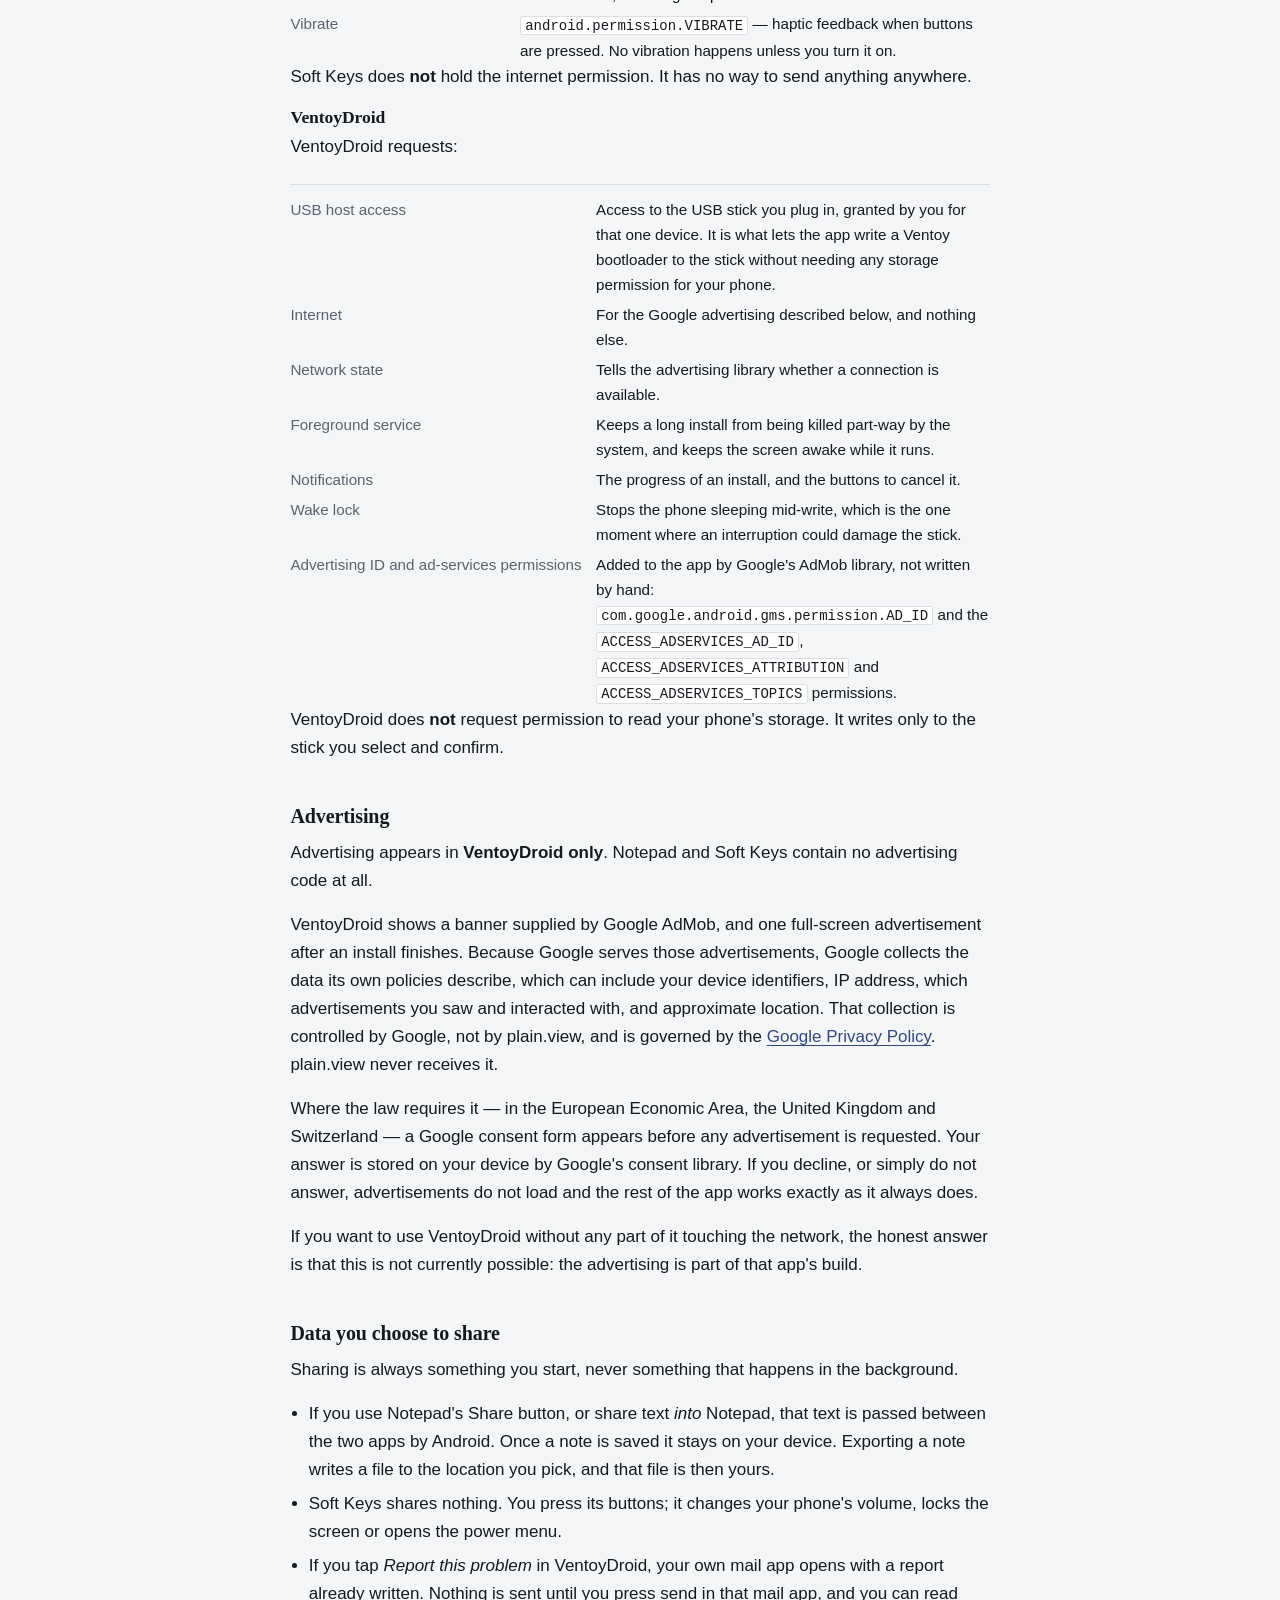
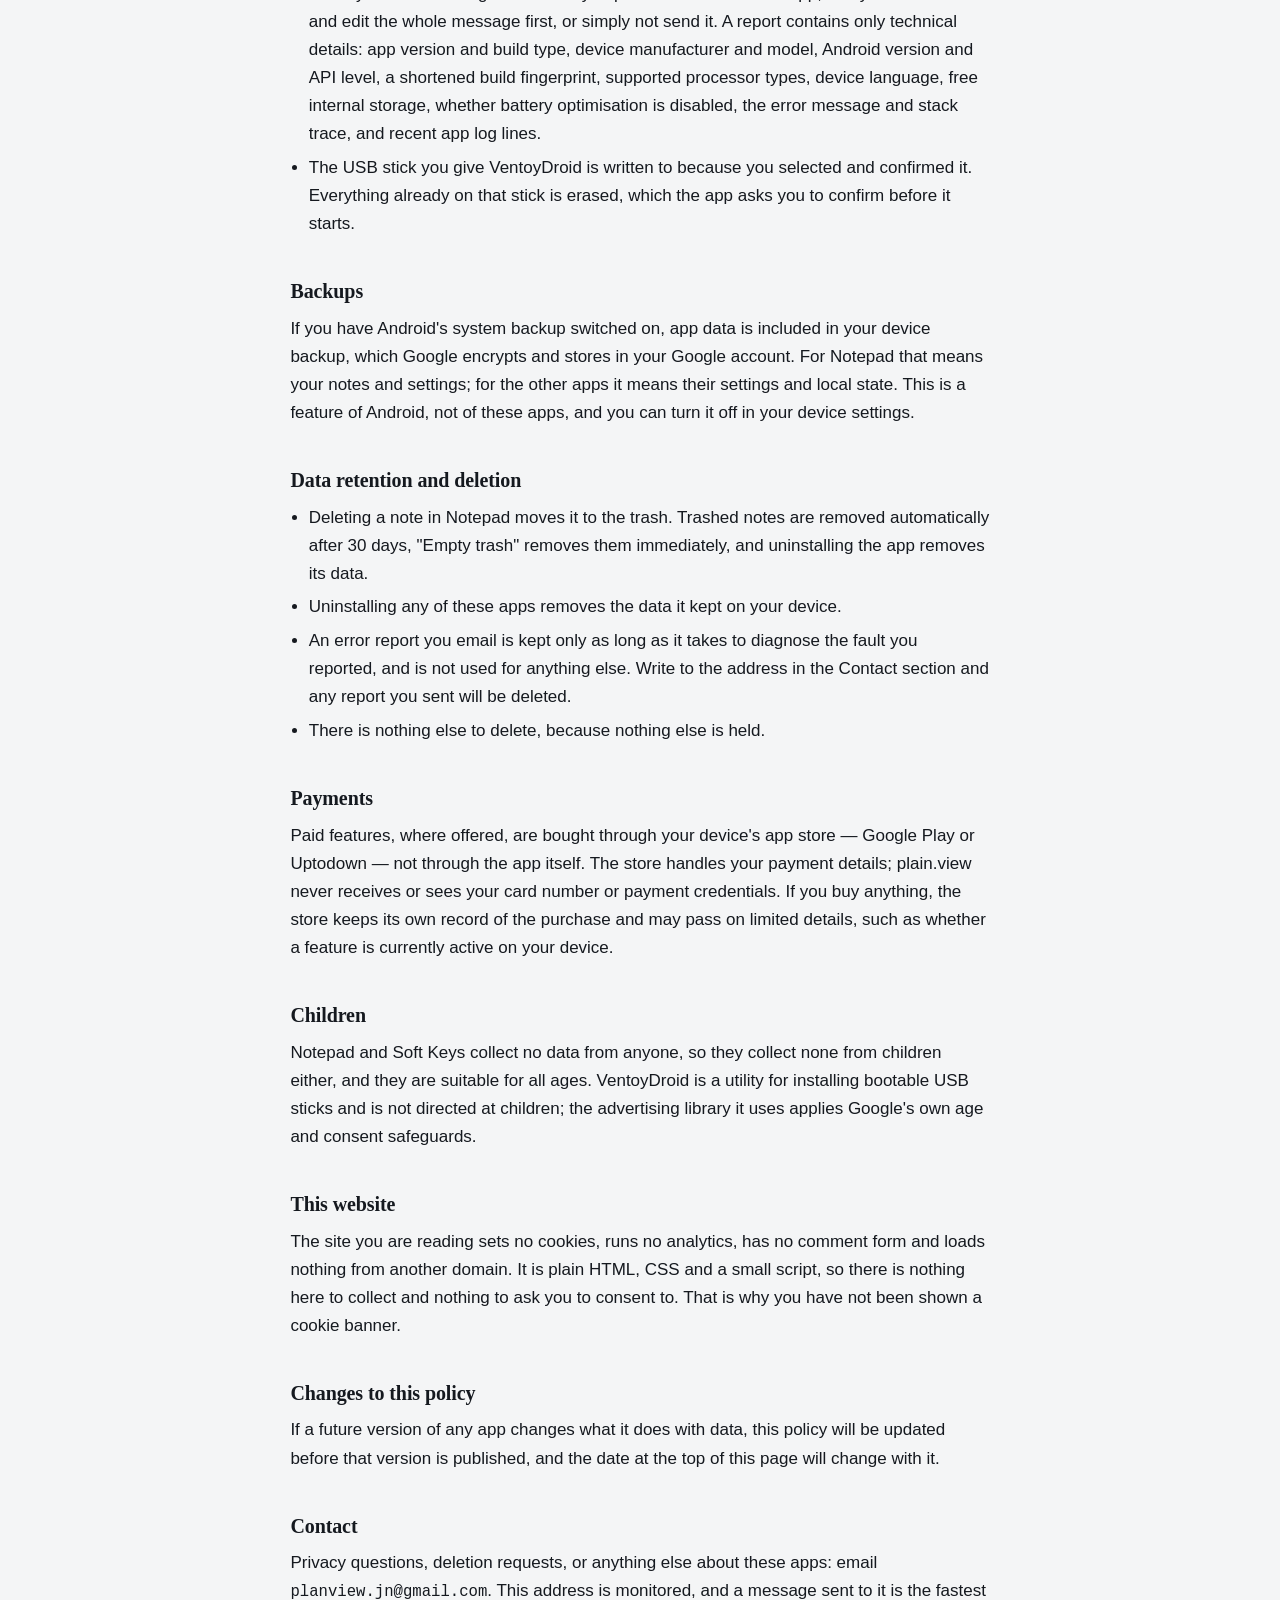
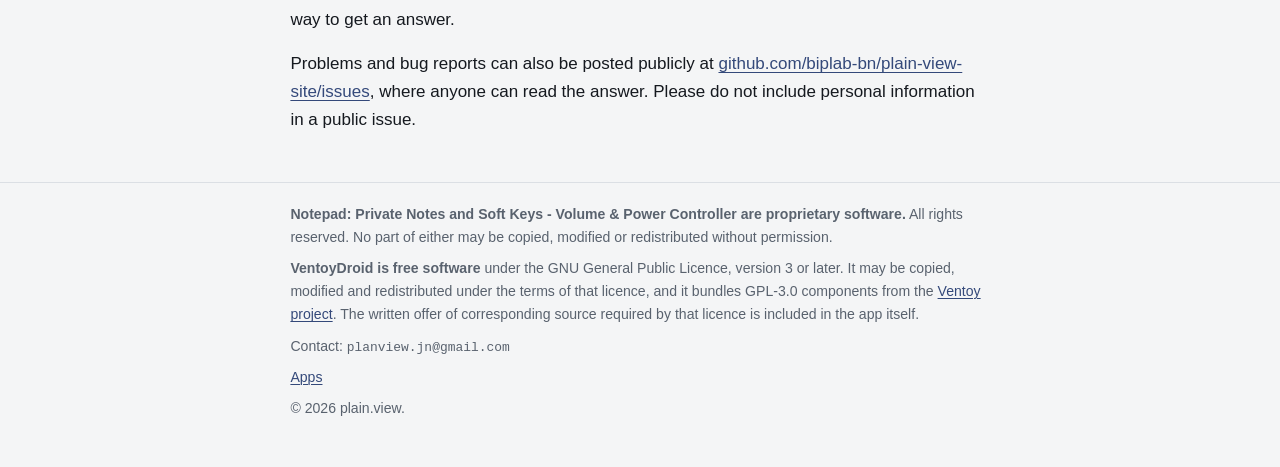
==== commit f507d575: "Disclose Soft Keys' complete permission list The site named only Device Administrator and the Access" ====
--- a/privacy.html
+++ b/privacy.html
@@ -55,7 +55,7 @@
     </li>
     <li>
       <a href="apps/soft-keys.html">Soft Keys - Volume &amp; Power Controller</a>
-      <span class="muted">Android app for volume, lock and power controls. Uses Device Administrator and an Accessibility service. No data collected.</span>
+      <span class="muted">Android app for volume, lock and power controls. Uses Device Administrator, an Accessibility service and a short list of further permissions, every one of which is named in the table below. No data collected.</span>
     </li>
     <li>
       <a href="apps/ventoydroid.html">VentoyDroid</a>
@@ -91,7 +91,7 @@
       <tr data-facts="soft-keys">
         <td data-label="App">Soft Keys - Volume &amp; Power Controller</td>
         <td data-label="Platform"><span data-fact="platform">Android</span></td>
-        <td data-label="Permissions"><span data-fact="permissions">Device Administrator, and an Accessibility service</span></td>
+        <td data-label="Permissions"><span data-fact="permissions">Device Administrator, an Accessibility service, Foreground service, Foreground service (special use), Notifications, Boot completed, Vibrate, Modify audio settings</span></td>
         <td data-label="Data collected"><span data-fact="collects">Nothing</span></td>
       </tr>
       <tr data-facts="ventoydroid">
@@ -137,29 +137,44 @@
   single item you pick rather than to your whole device.</p>
 
   <h3>Soft Keys - Volume &amp; Power Controller</h3>
-  <p>This is not a zero-permission app. It requests:</p>
+  <p>This is not a zero-permission app. These eight are the complete list
+  declared in the app's manifest, and each one exists to do a single visible
+  job.</p>
   <dl class="facts facts-wide">
     <dt>Device Administrator</dt>
-    <dd>Used for one thing only: locking the screen, as a replacement for a
-    broken power button. It is not used to erase the device, change passwords
-    or read anything.</dd>
+    <dd><span class="ident">android.permission.DEVICE_ADMIN</span> &mdash; used
+    for one thing only: locking the screen, as a replacement for a broken power
+    button. It is not used to erase the device, change passwords or read
+    anything.</dd>
     <dt>Accessibility service</dt>
-    <dd>Used only to open the system power menu. The service is deliberately
+    <dd><span class="ident">android.permission.BIND_ACCESSIBILITY_SERVICE</span>
+    &mdash; used only to open the system power menu. The service is deliberately
     minimal: it is declared with <code>canRetrieveWindowContent="false"</code>
     and requests no event types, so it cannot read what is on your screen. It
     opens one menu when you press one button.</dd>
     <dt>Foreground service</dt>
-    <dd>Keeps the notification control panel alive so the phone can be
-    controlled from the shade.</dd>
+    <dd><span class="ident">android.permission.FOREGROUND_SERVICE</span> &mdash;
+    keeping the control notification alive, so the phone can be controlled from
+    the shade.</dd>
+    <dt>Foreground service, special use</dt>
+    <dd><span class="ident">android.permission.FOREGROUND_SERVICE_SPECIAL_USE</span>
+    &mdash; the same job again, declared for the special-use foreground service
+    type. Android 14 and newer require a declared type before a service may keep
+    running in the background.</dd>
     <dt>Notifications</dt>
-    <dd>The control panel itself. On Android 13 and newer this is asked for at
-    the time it is first needed.</dd>
+    <dd><span class="ident">android.permission.POST_NOTIFICATIONS</span> &mdash;
+    the ongoing control notification itself. On Android 13 and newer this is
+    asked for at the time it is first needed.</dd>
     <dt>Boot completed</dt>
-    <dd>Restores the control panel after the phone restarts.</dd>
+    <dd><span class="ident">android.permission.RECEIVE_BOOT_COMPLETED</span>
+    &mdash; restoring the controls after a restart.</dd>
     <dt>Modify audio settings</dt>
-    <dd>Changes the volume streams the app controls.</dd>
+    <dd><span class="ident">android.permission.MODIFY_AUDIO_SETTINGS</span>
+    &mdash; adjusting volume levels, including the per-stream sliders.</dd>
     <dt>Vibrate</dt>
-    <dd>Optional haptic feedback. No vibration happens unless you turn it on.</dd>
+    <dd><span class="ident">android.permission.VIBRATE</span> &mdash; haptic
+    feedback when buttons are pressed. No vibration happens unless you turn it
+    on.</dd>
   </dl>
   <p>Soft Keys does <strong>not</strong> hold the internet permission. It has
   no way to send anything anywhere.</p>
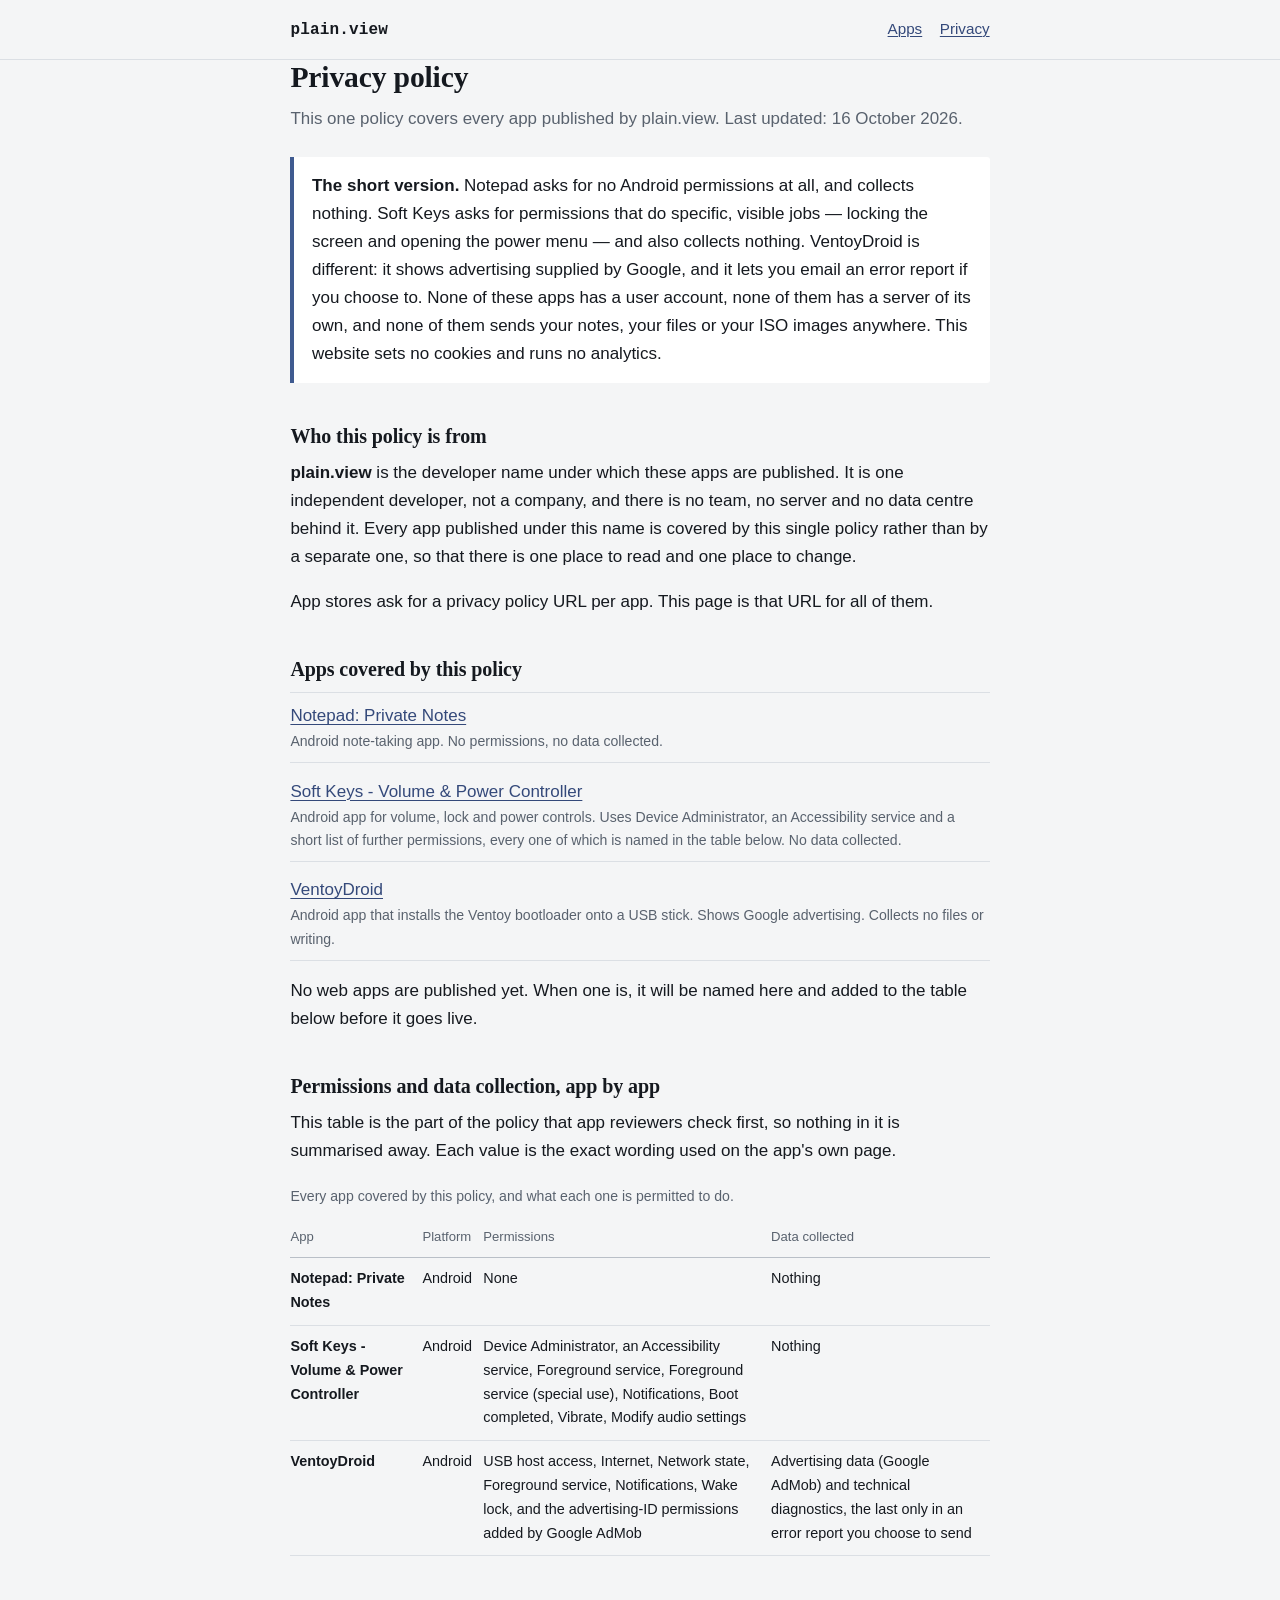
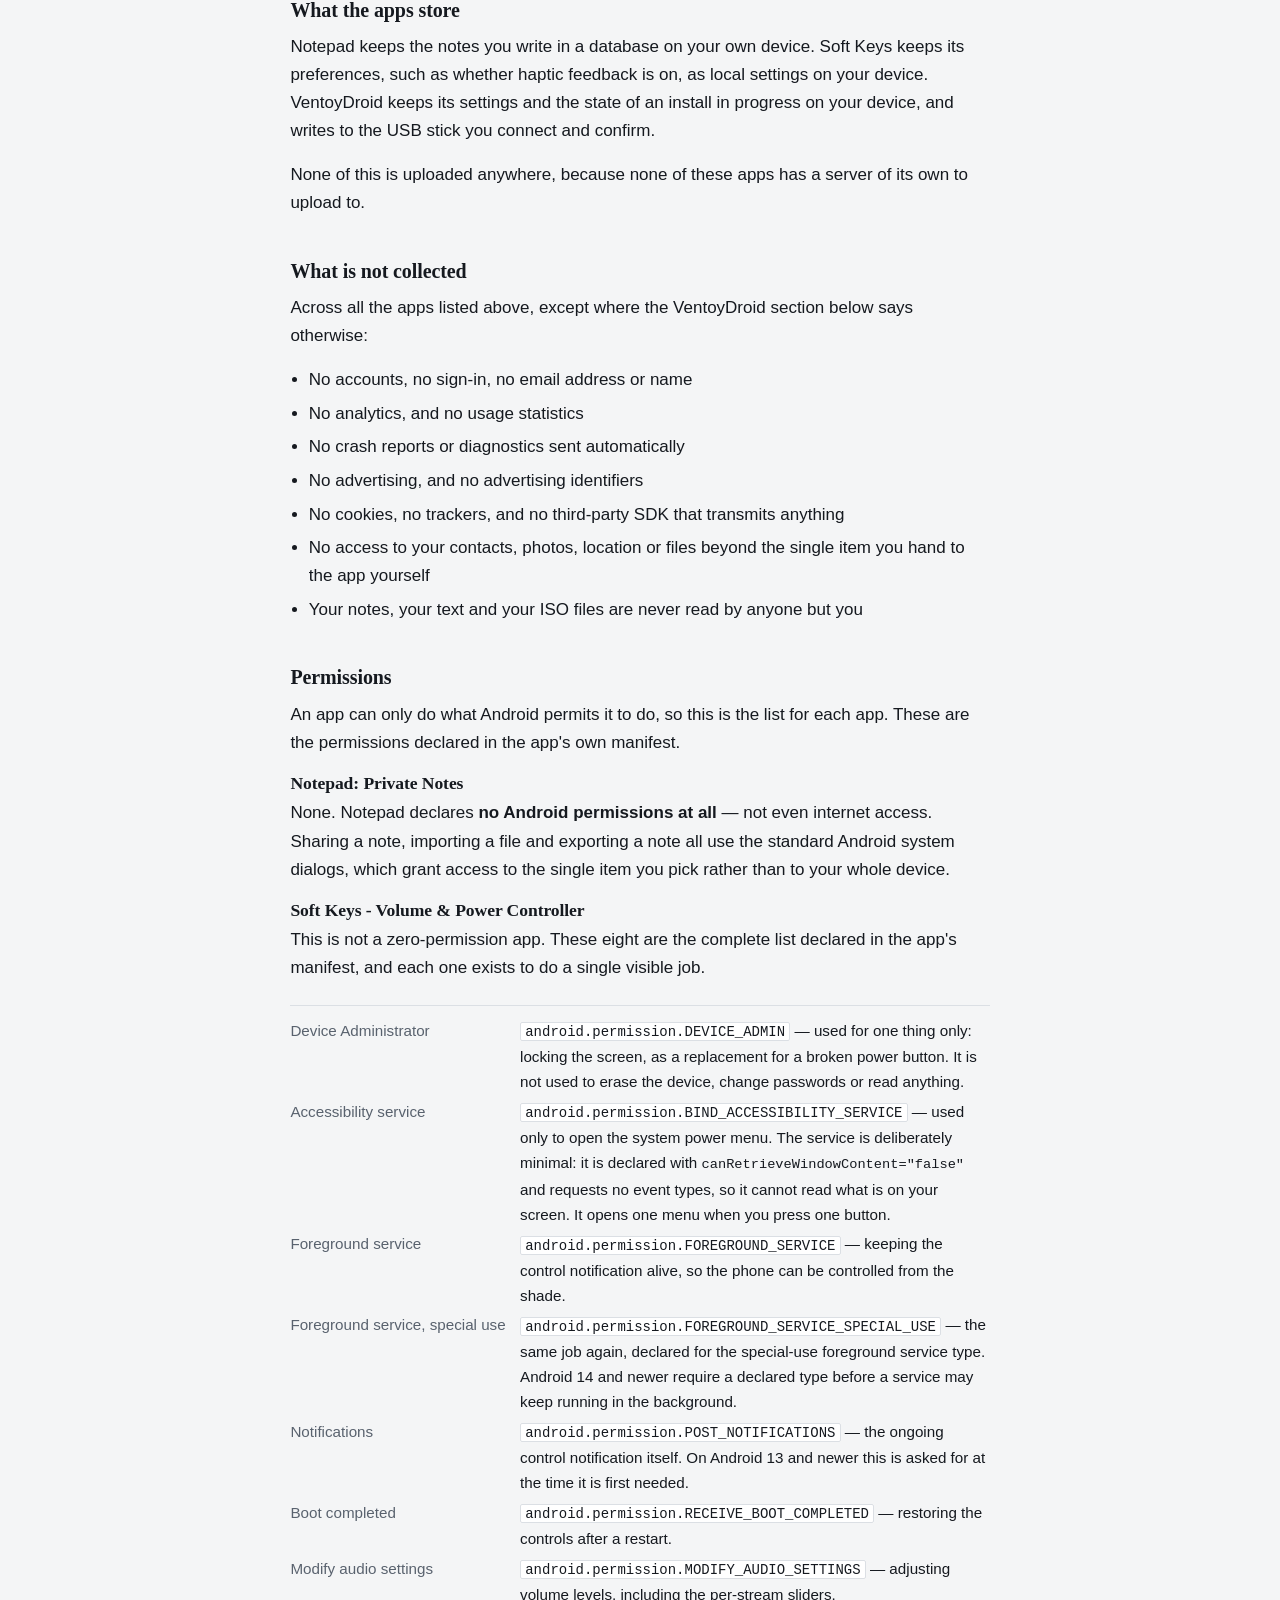
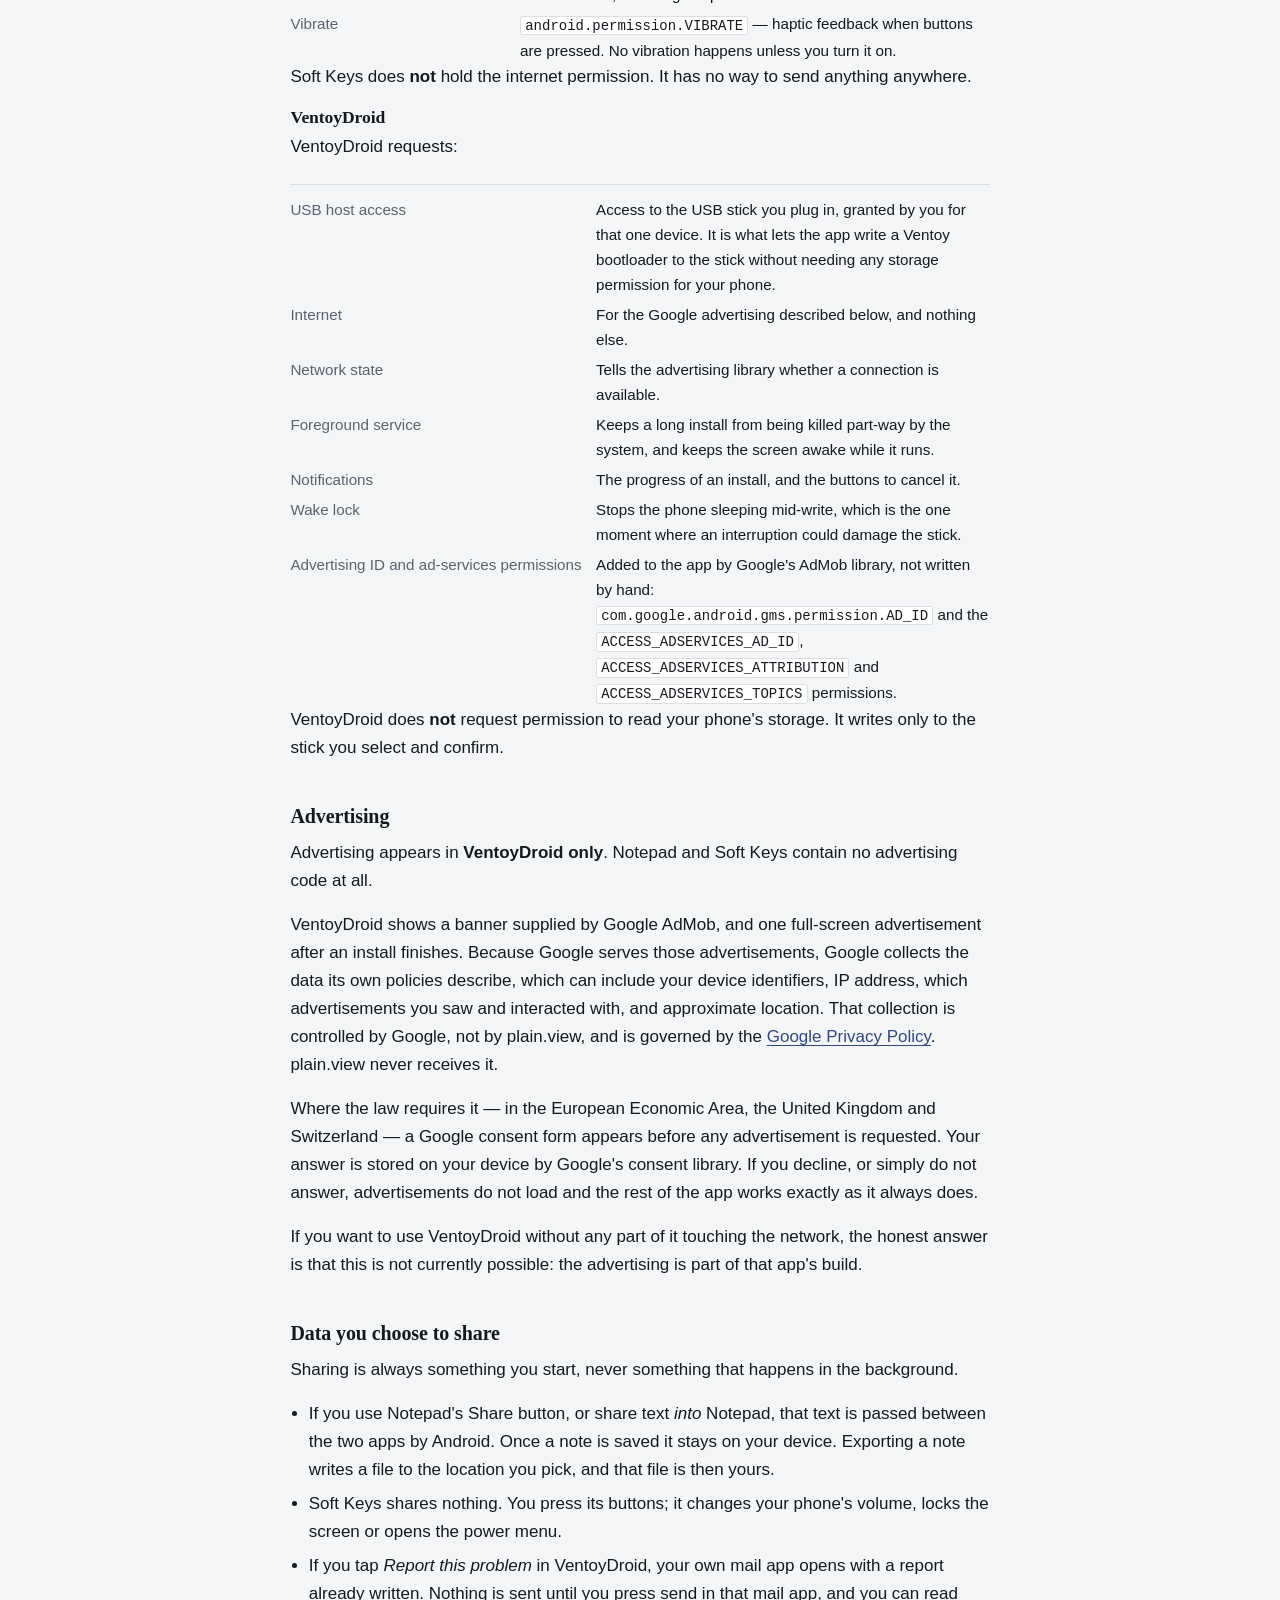
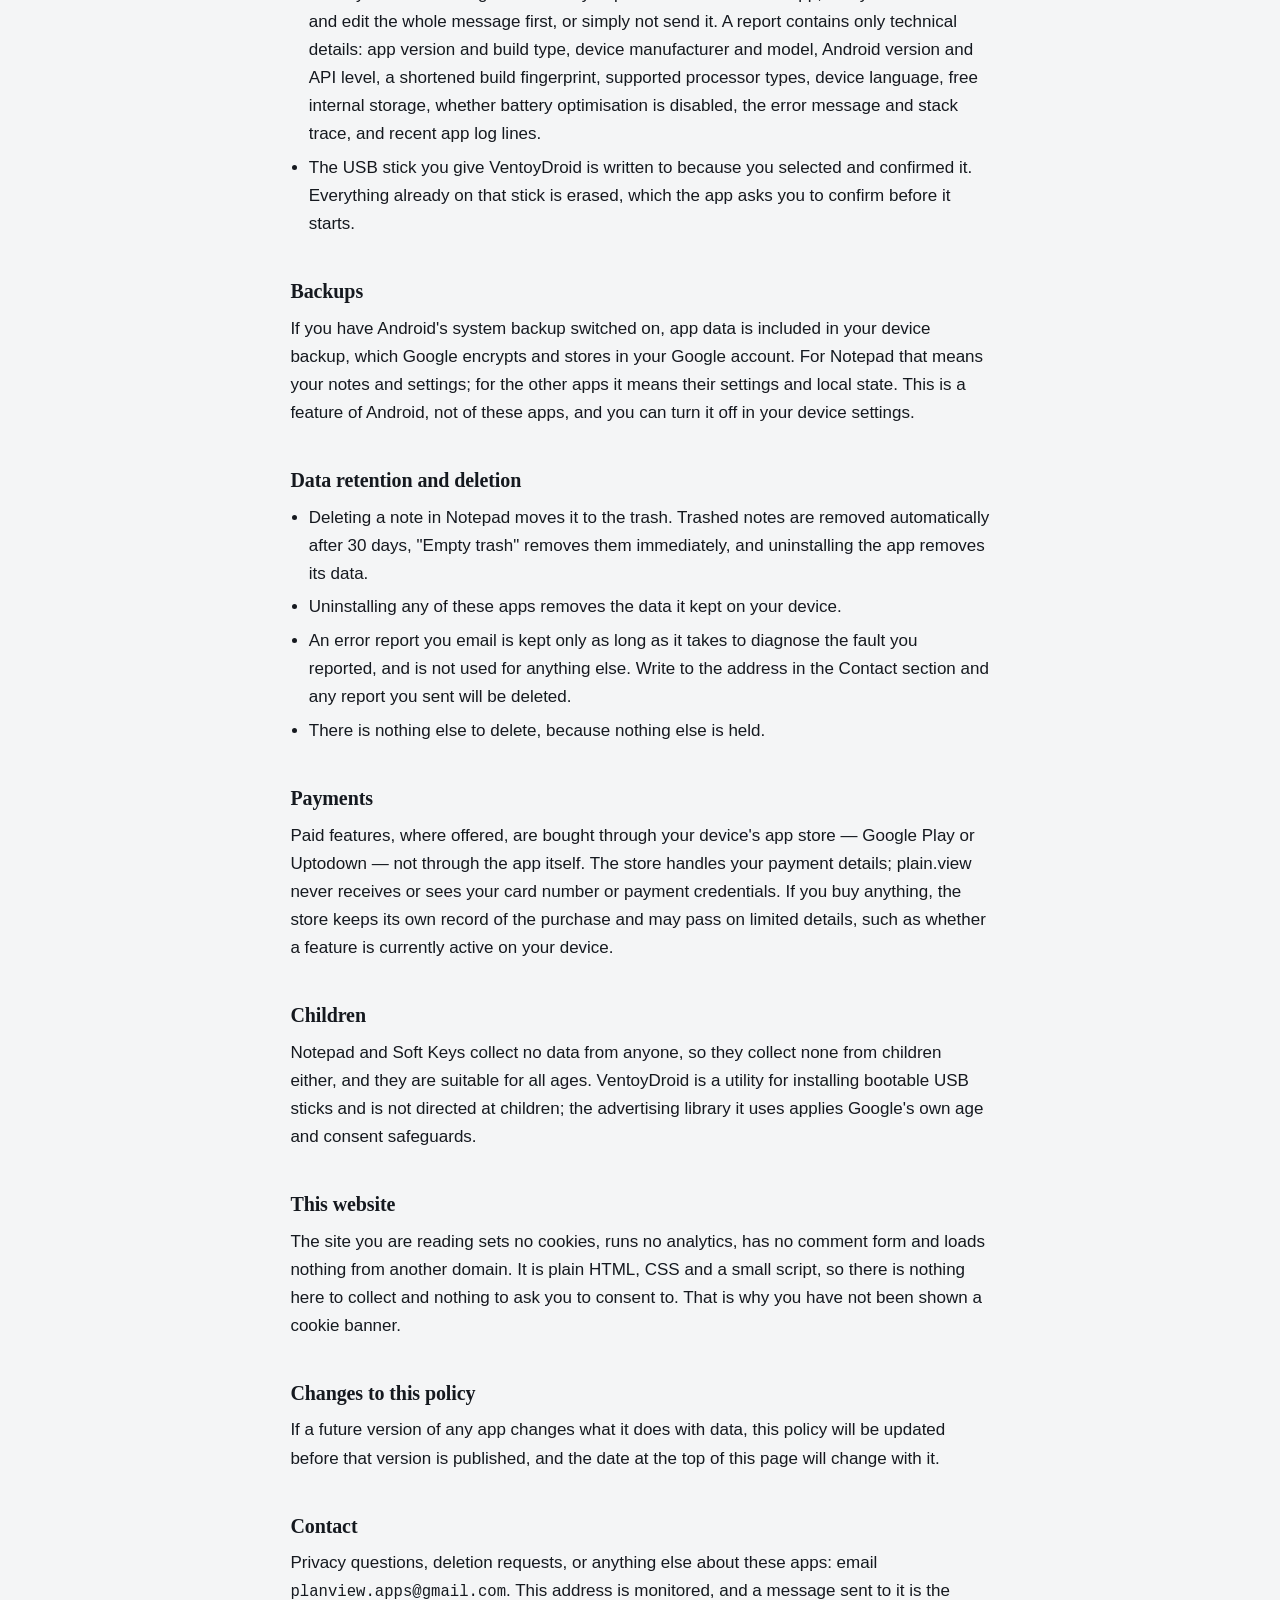
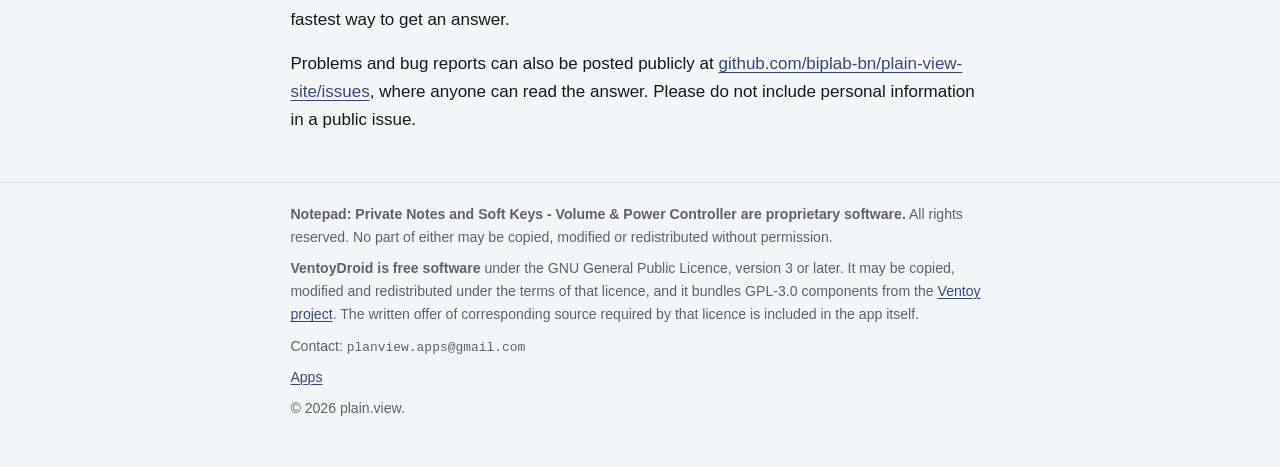
==== commit deb7c42c: "Use the real contact address on every page The site was built with a placeholder address that is not" ====
--- a/privacy.html
+++ b/privacy.html
@@ -298,7 +298,7 @@
 
   <h2>Contact</h2>
   <p>Privacy questions, deletion requests, or anything else about these apps:
-  email <span class="mail">planview.jn@gmail.com</span>. This address is
+  email <span class="mail">planview.apps@gmail.com</span>. This address is
   monitored, and a message sent to it is the fastest way to get an answer.</p>
   <p>Problems and bug reports can also be posted publicly at
   <a href="https://github.com/biplab-bn/plain-view-site/issues">github.com/biplab-bn/plain-view-site/issues</a>,
@@ -318,7 +318,7 @@
     components from the <a href="https://www.ventoy.net" rel="noopener">Ventoy
     project</a>. The written offer of corresponding source required by that
     licence is included in the app itself.</p>
-    <p>Contact: <span class="mail">planview.jn@gmail.com</span></p>
+    <p>Contact: <span class="mail">planview.apps@gmail.com</span></p>
     <p><a href="index.html">Apps</a></p>
     <p>&copy; 2026 plain.view.</p>
   </div>
